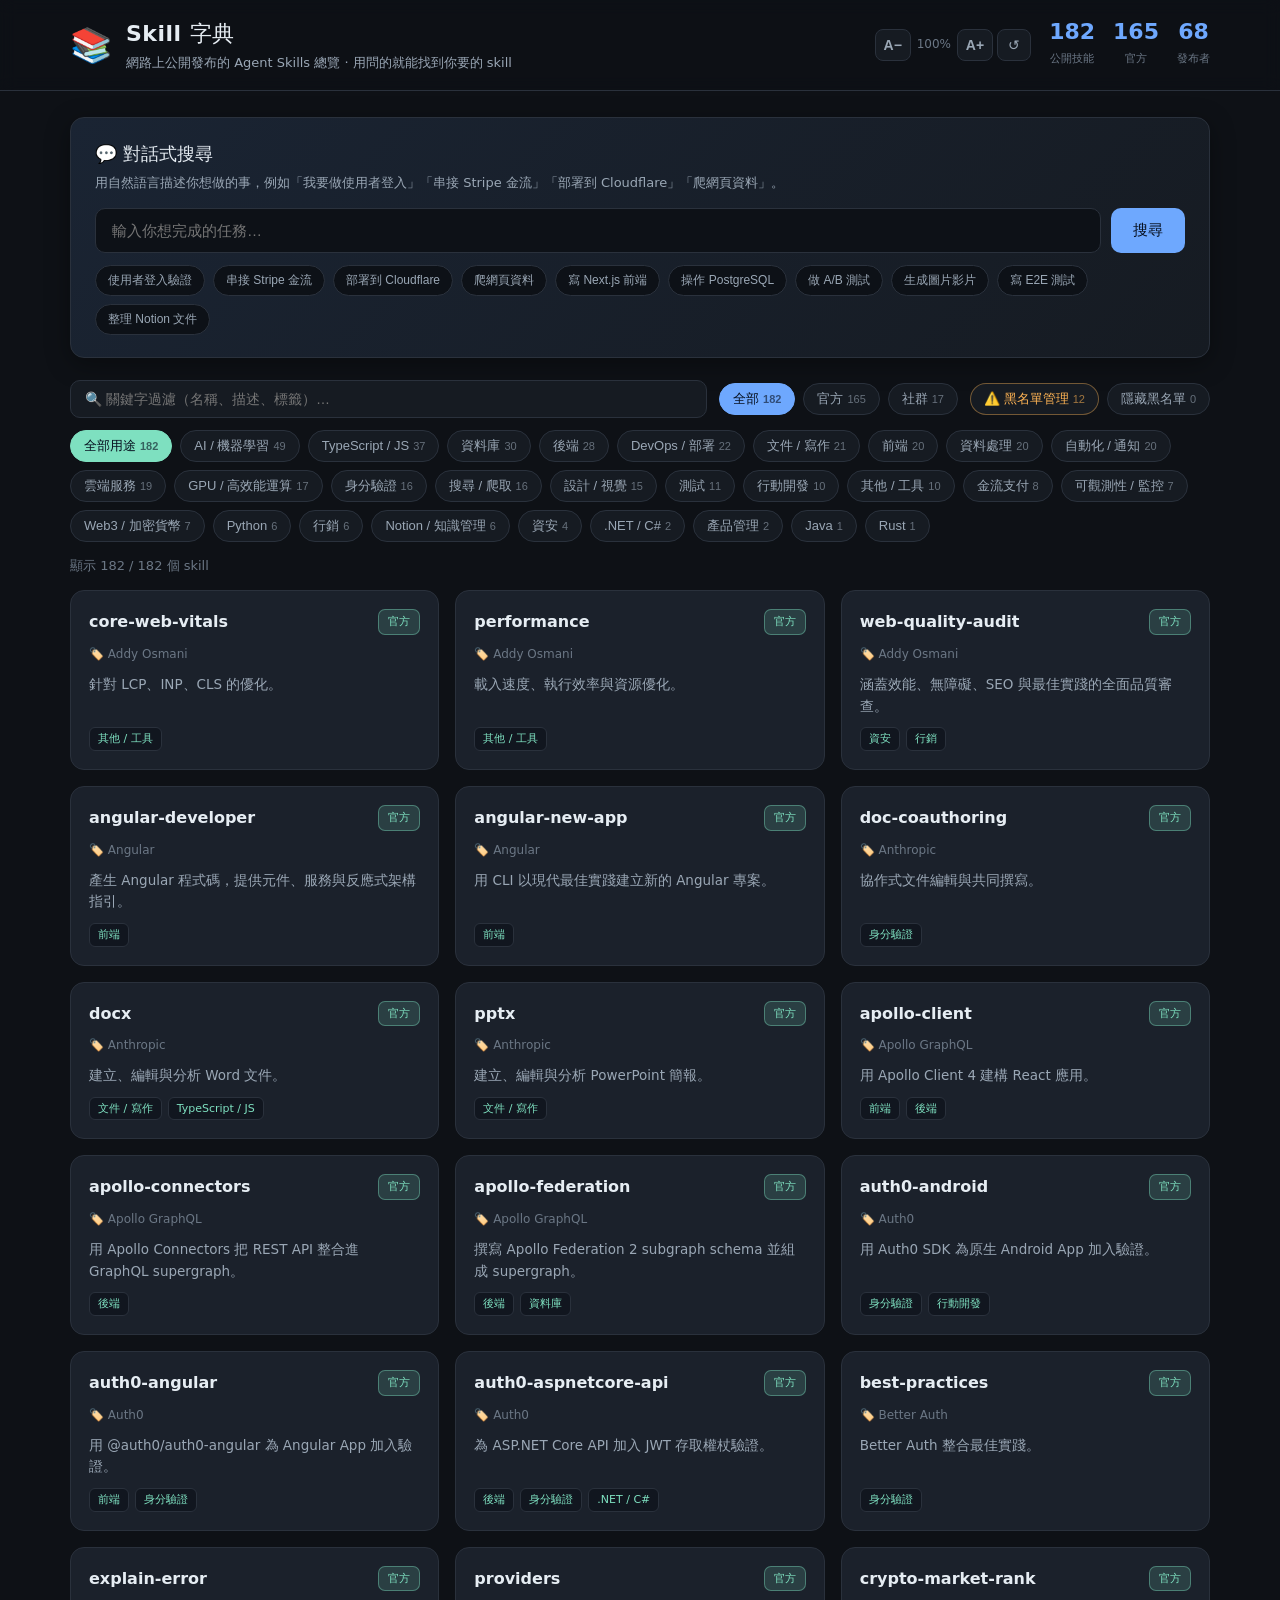
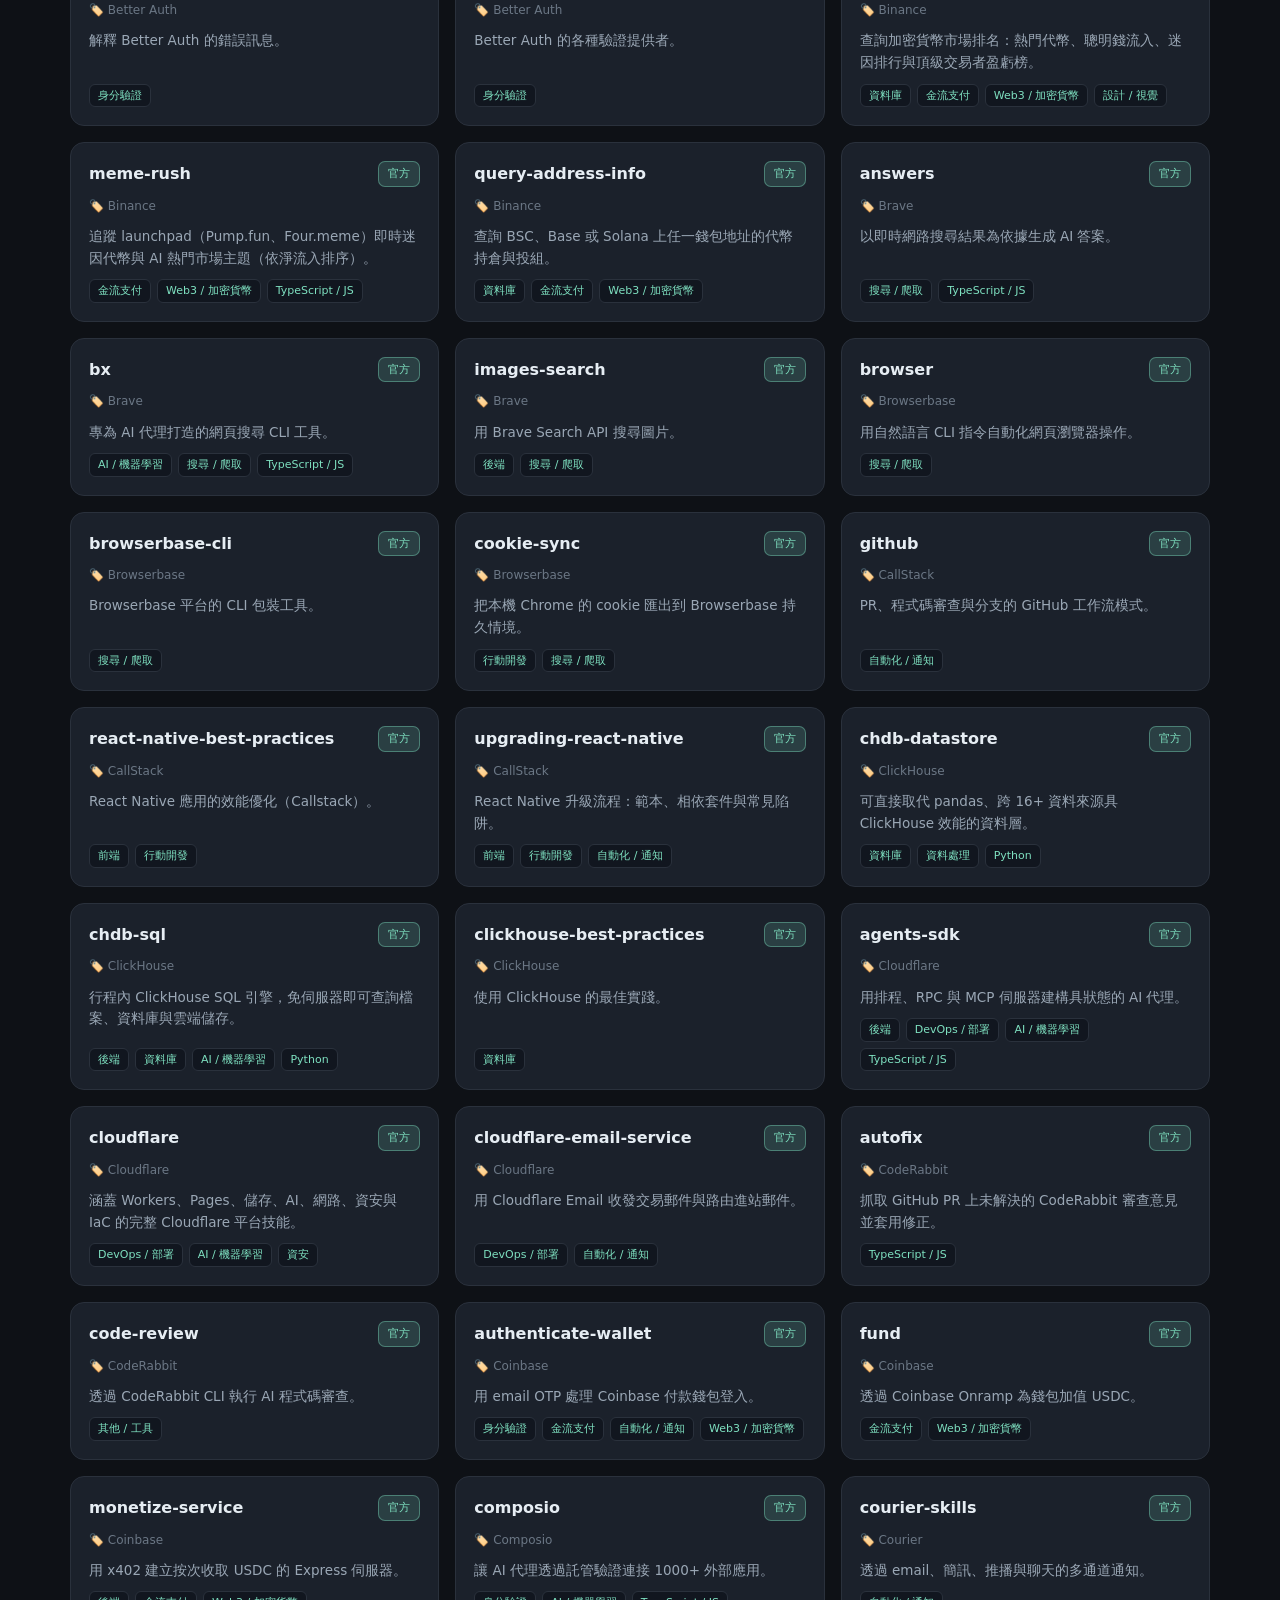
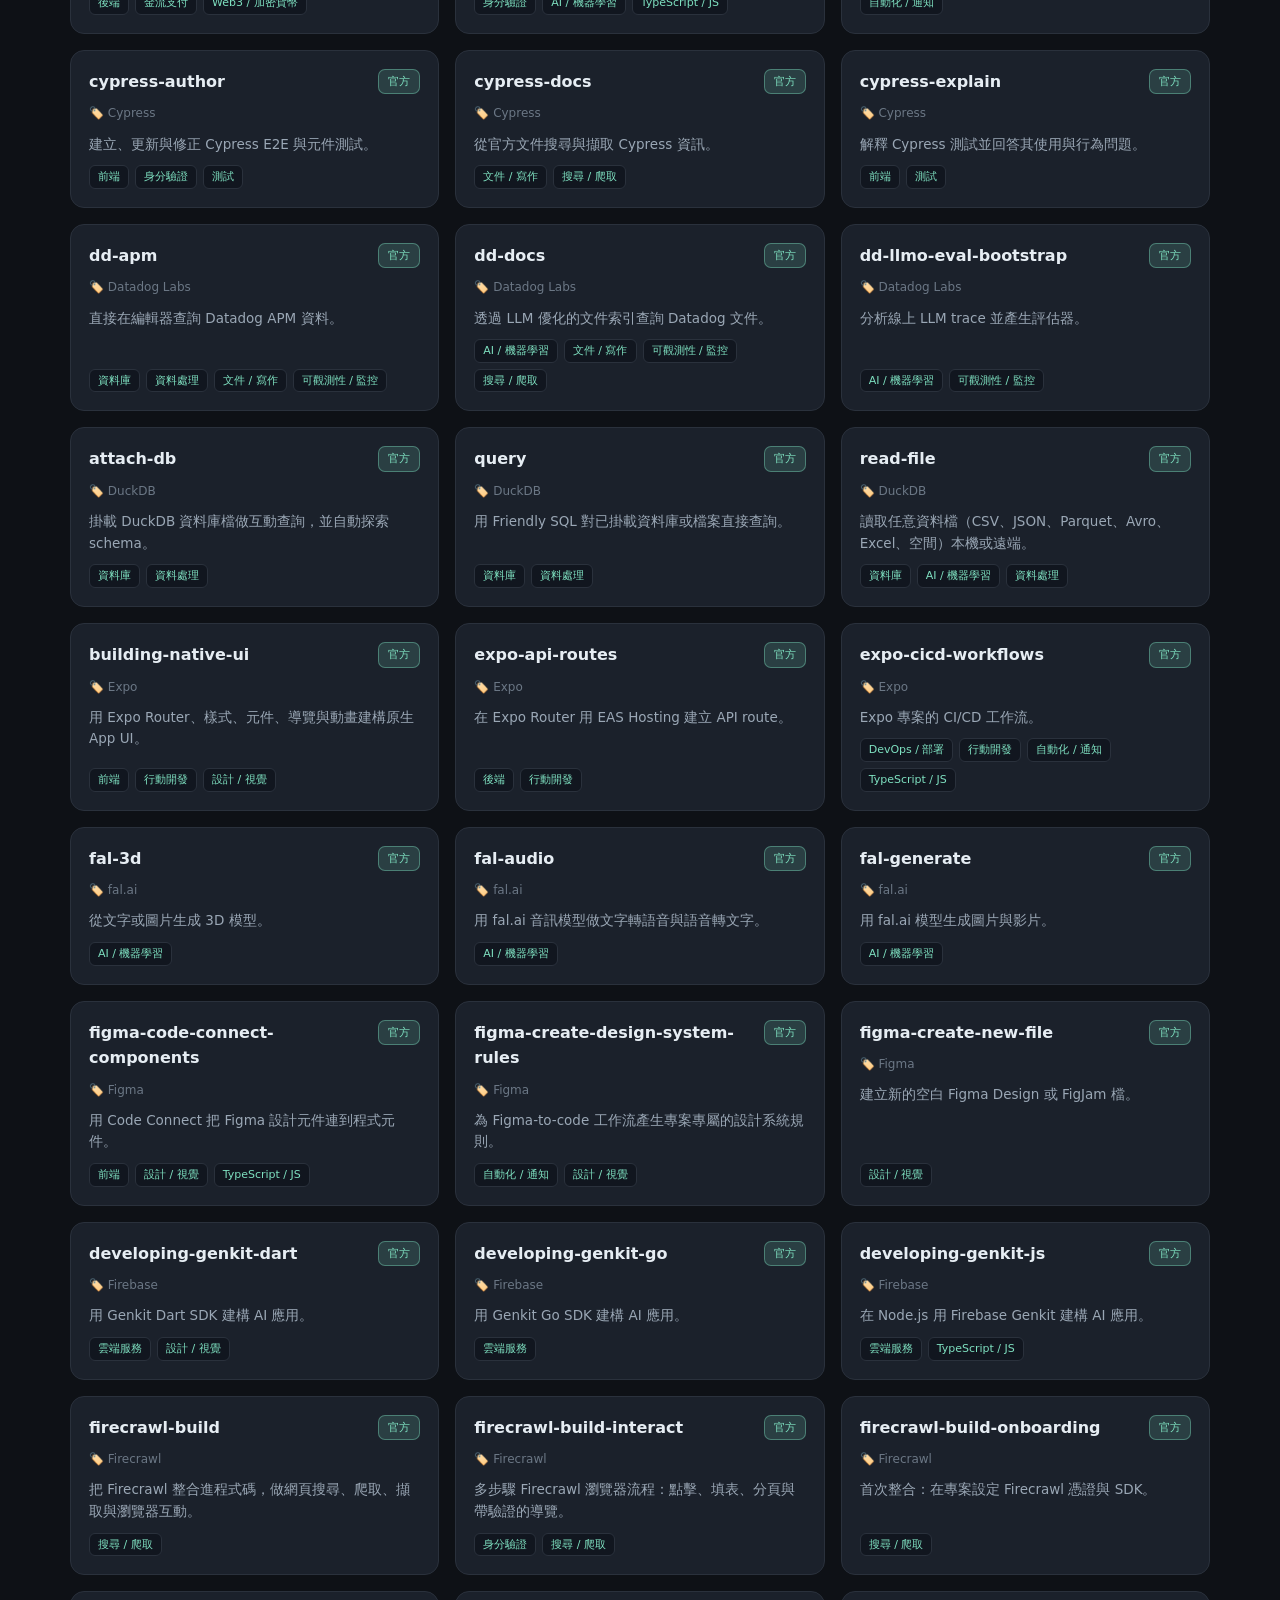
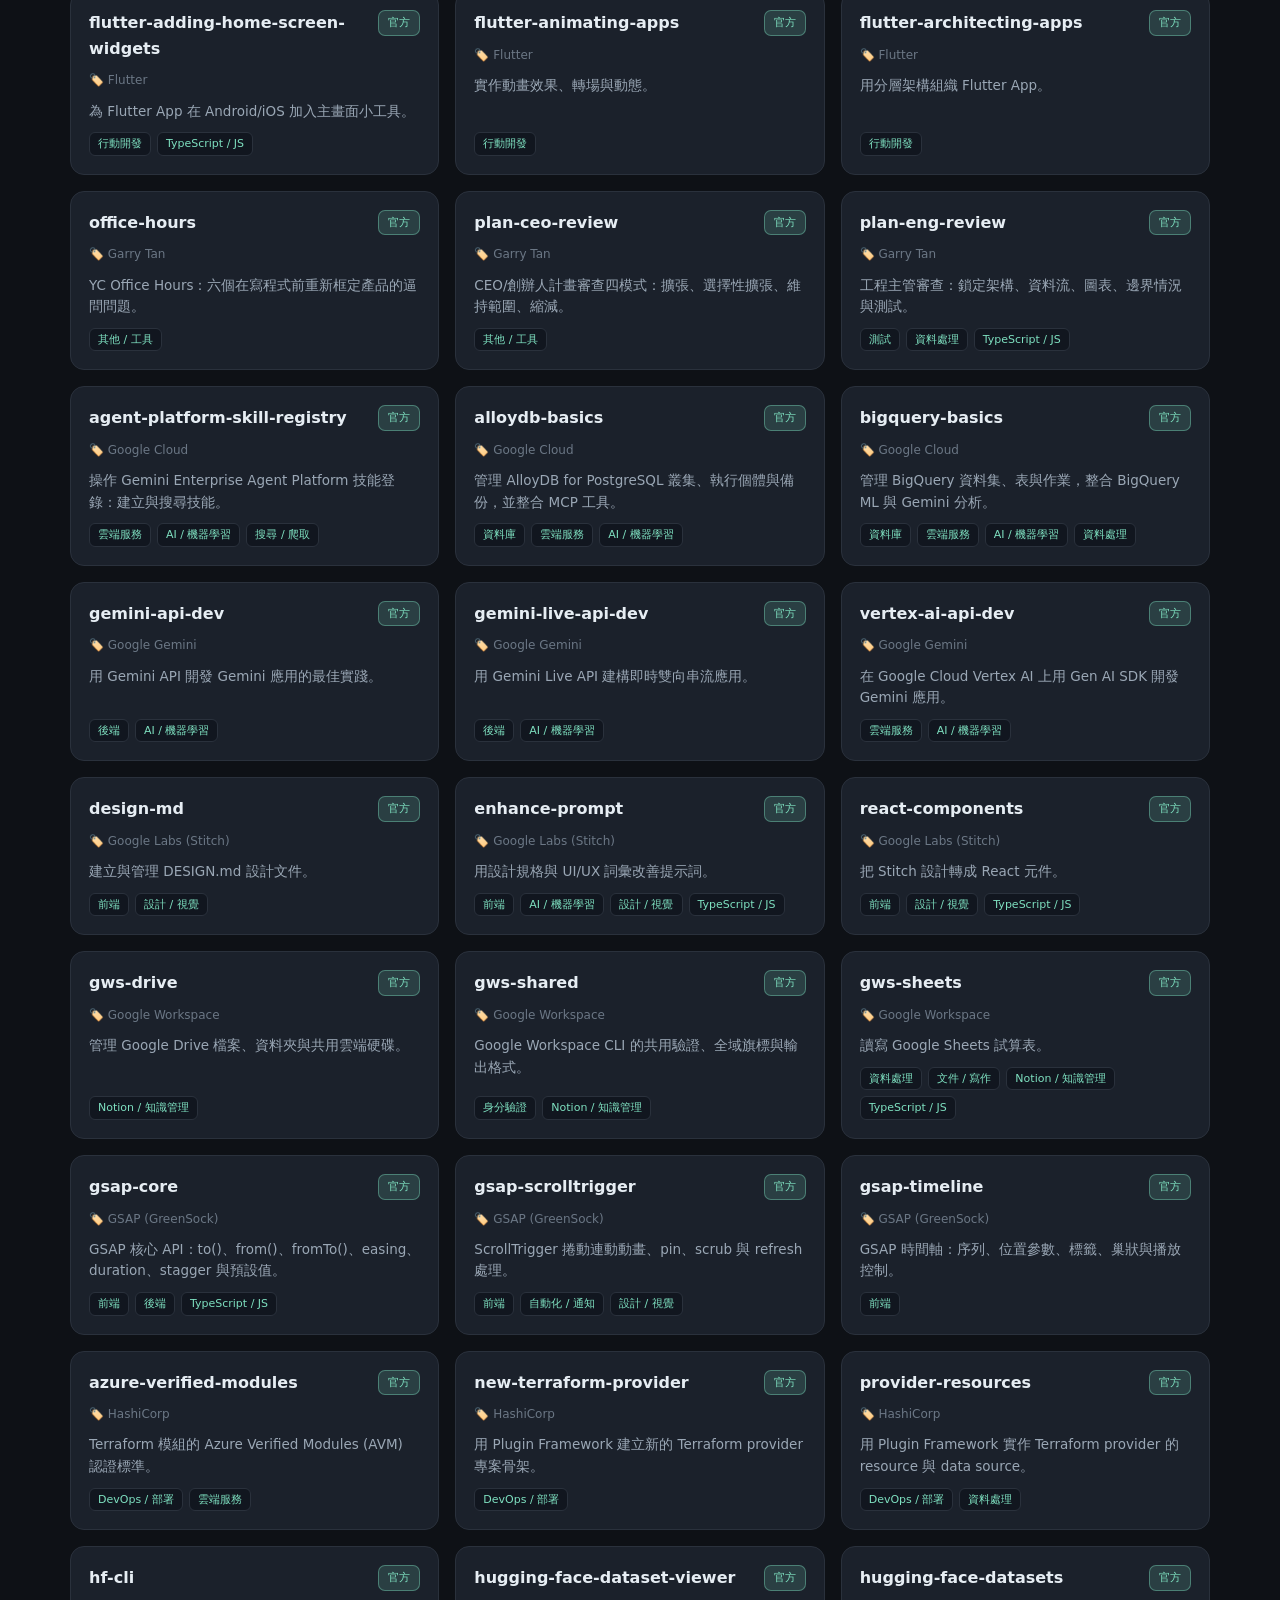
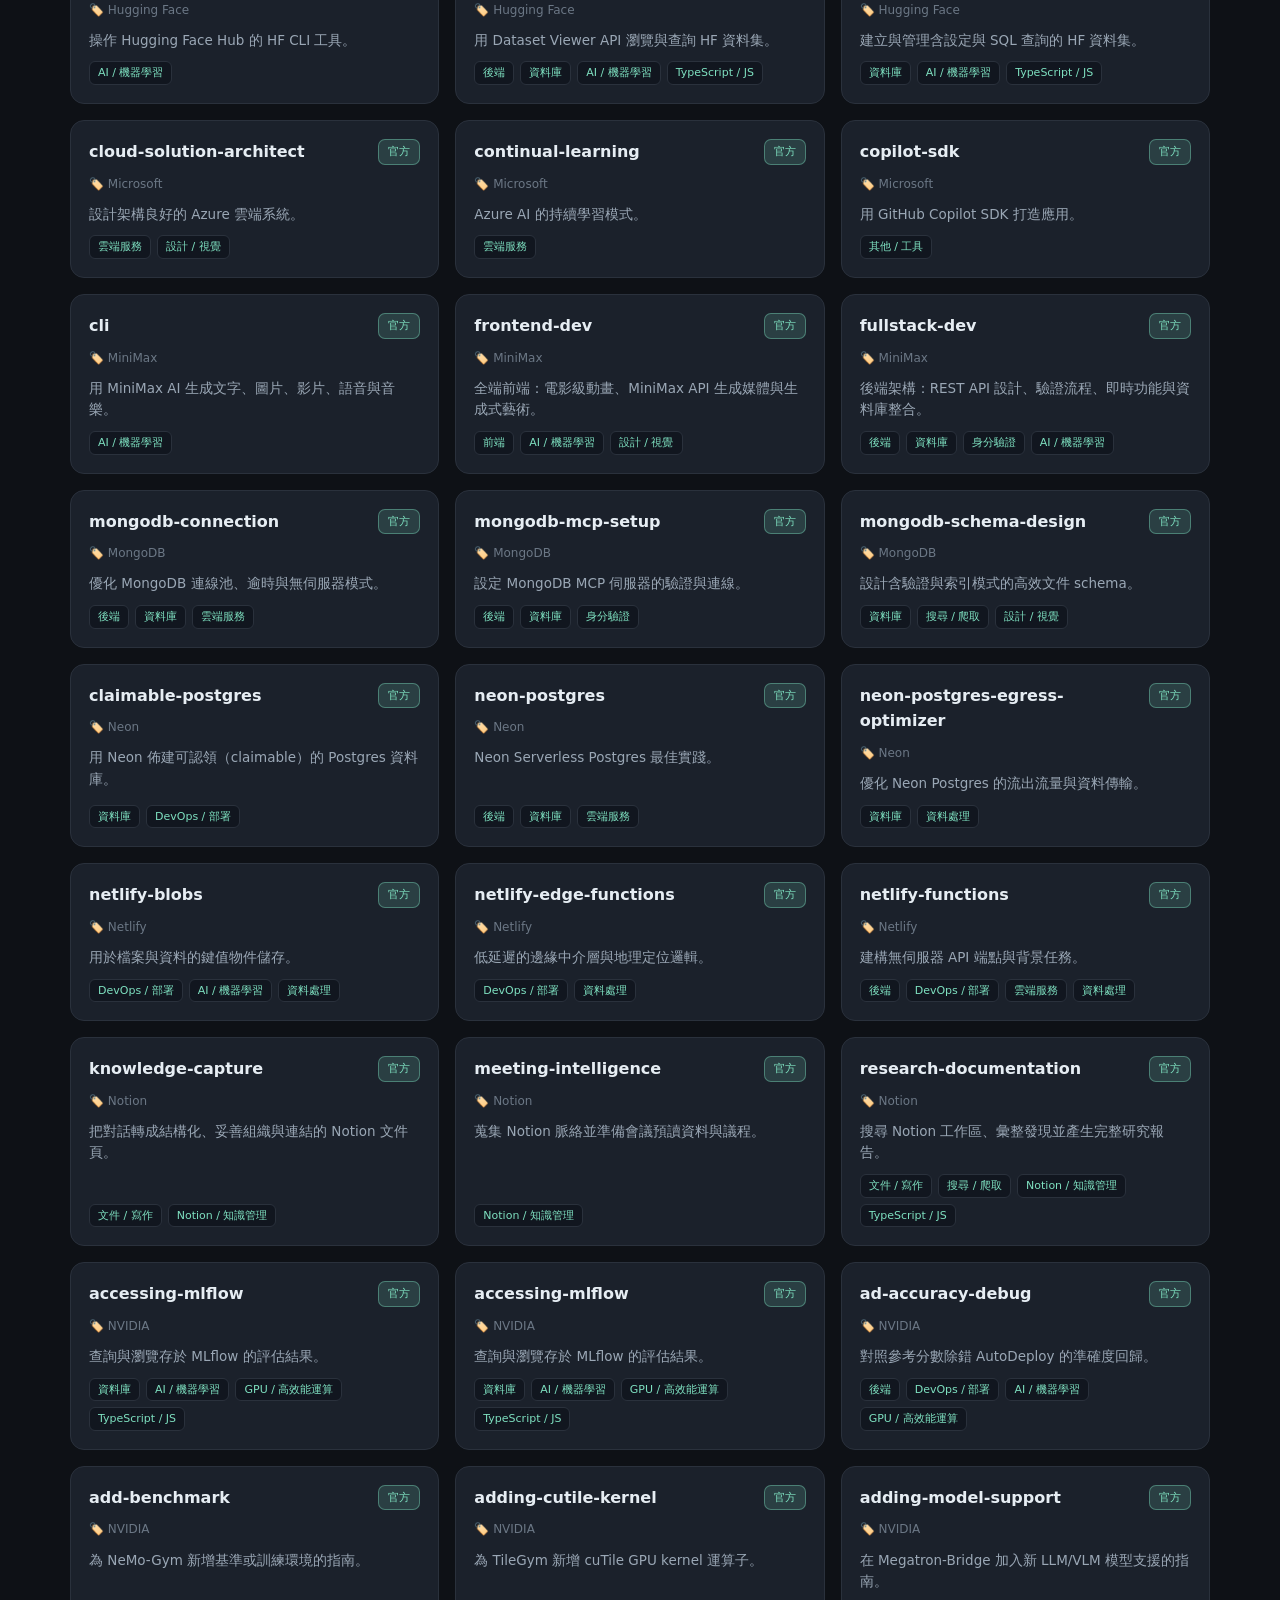
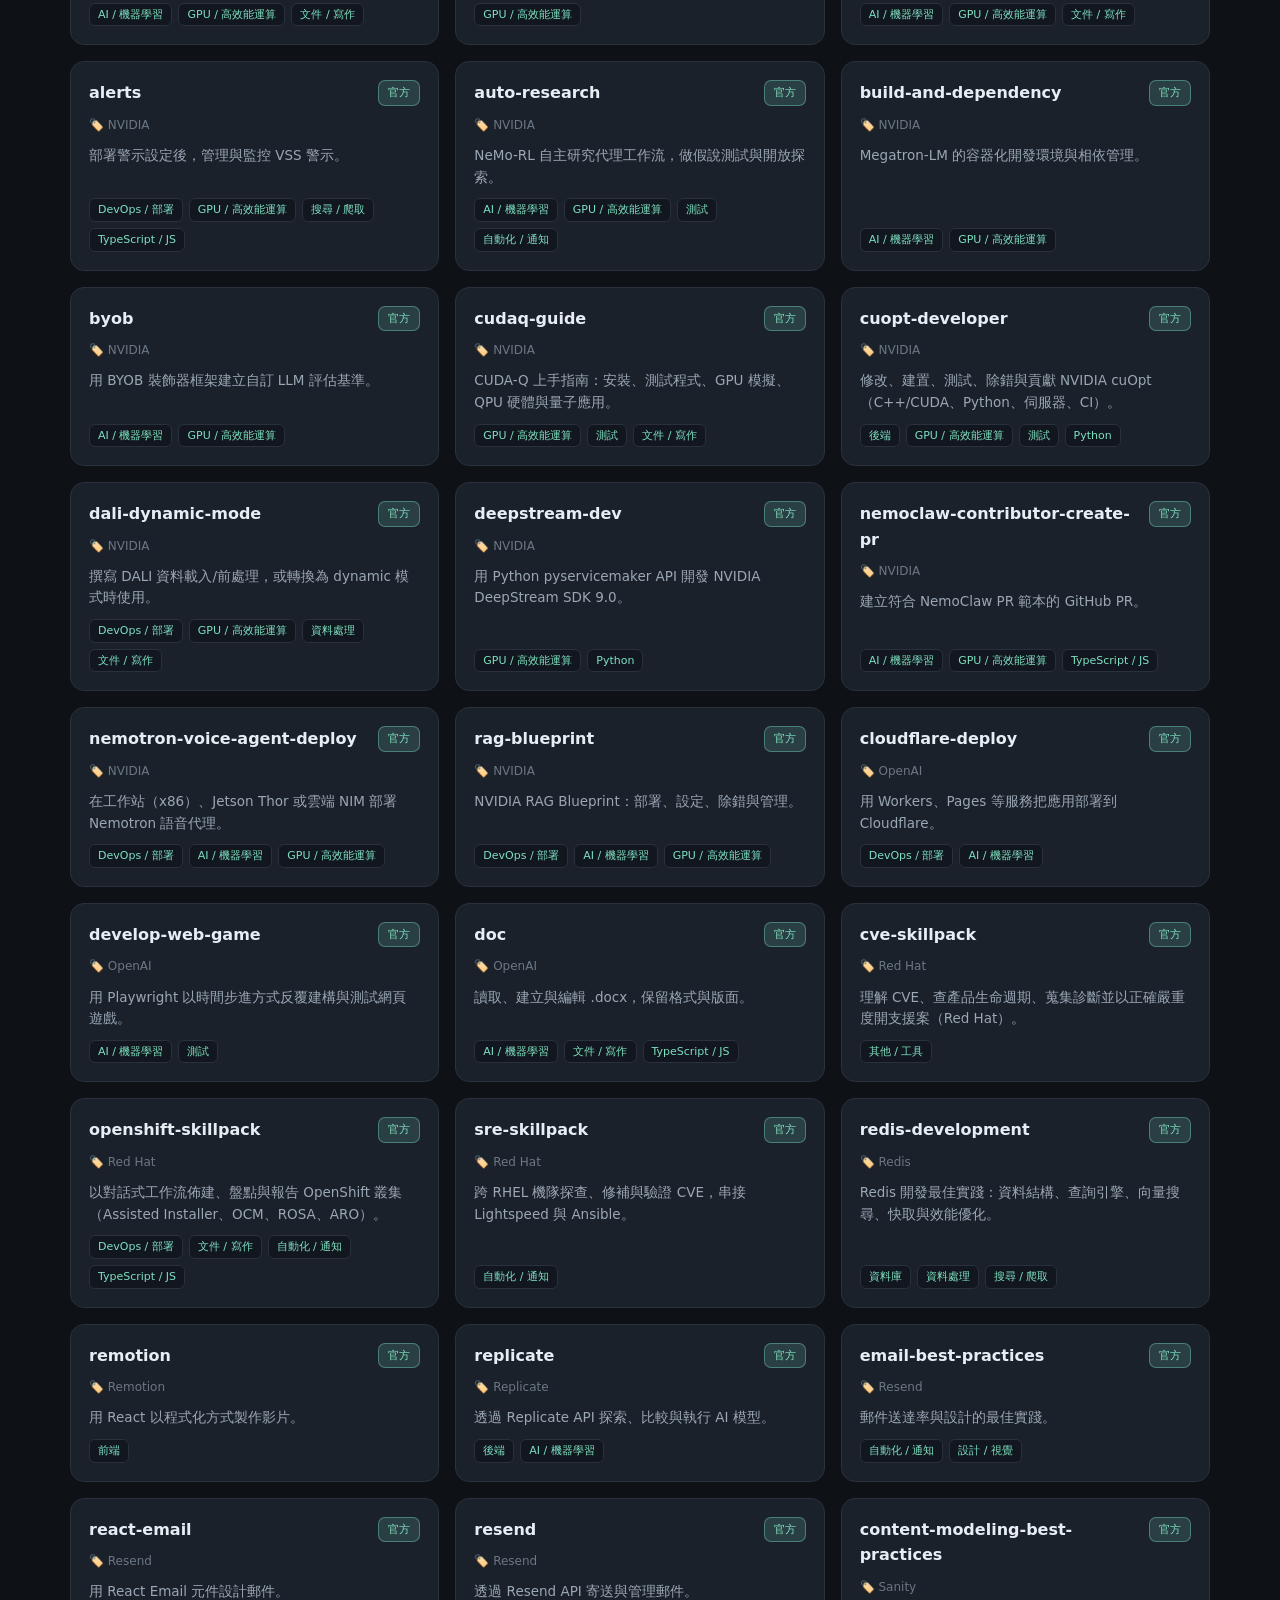
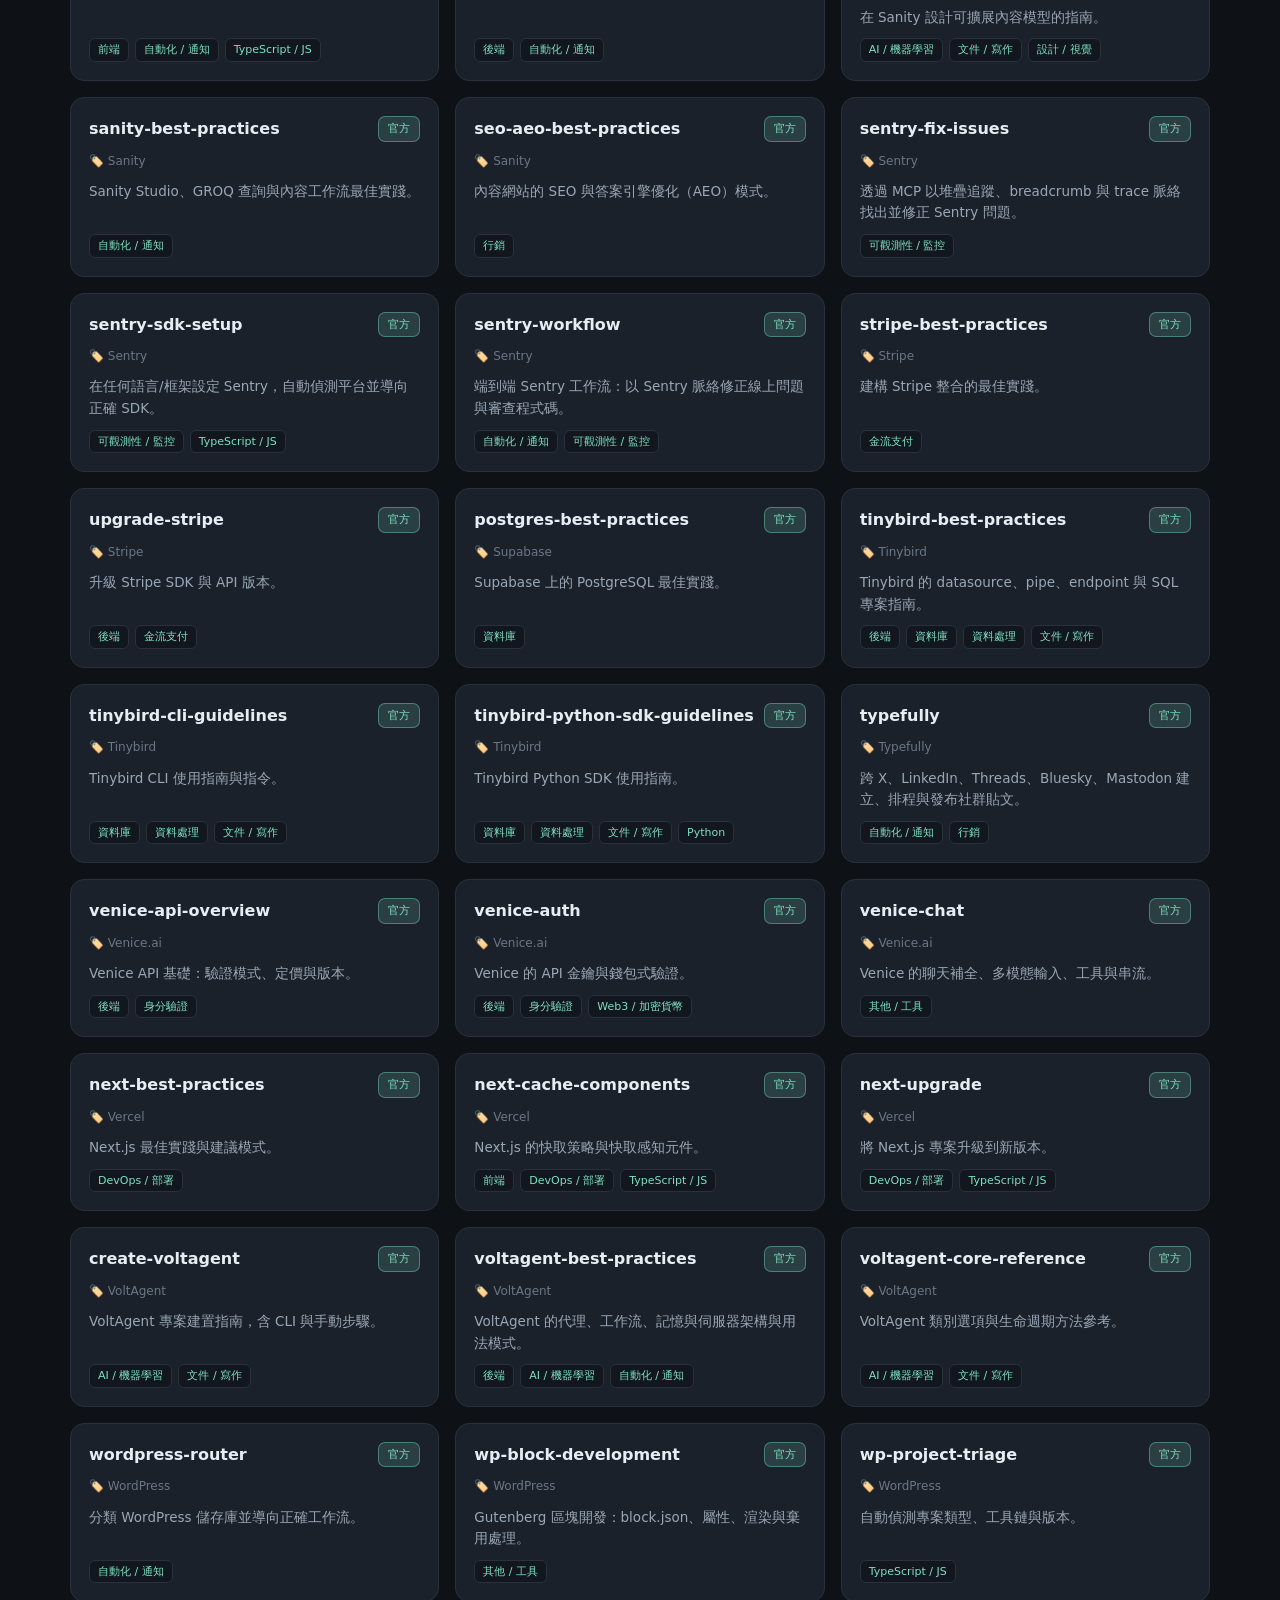
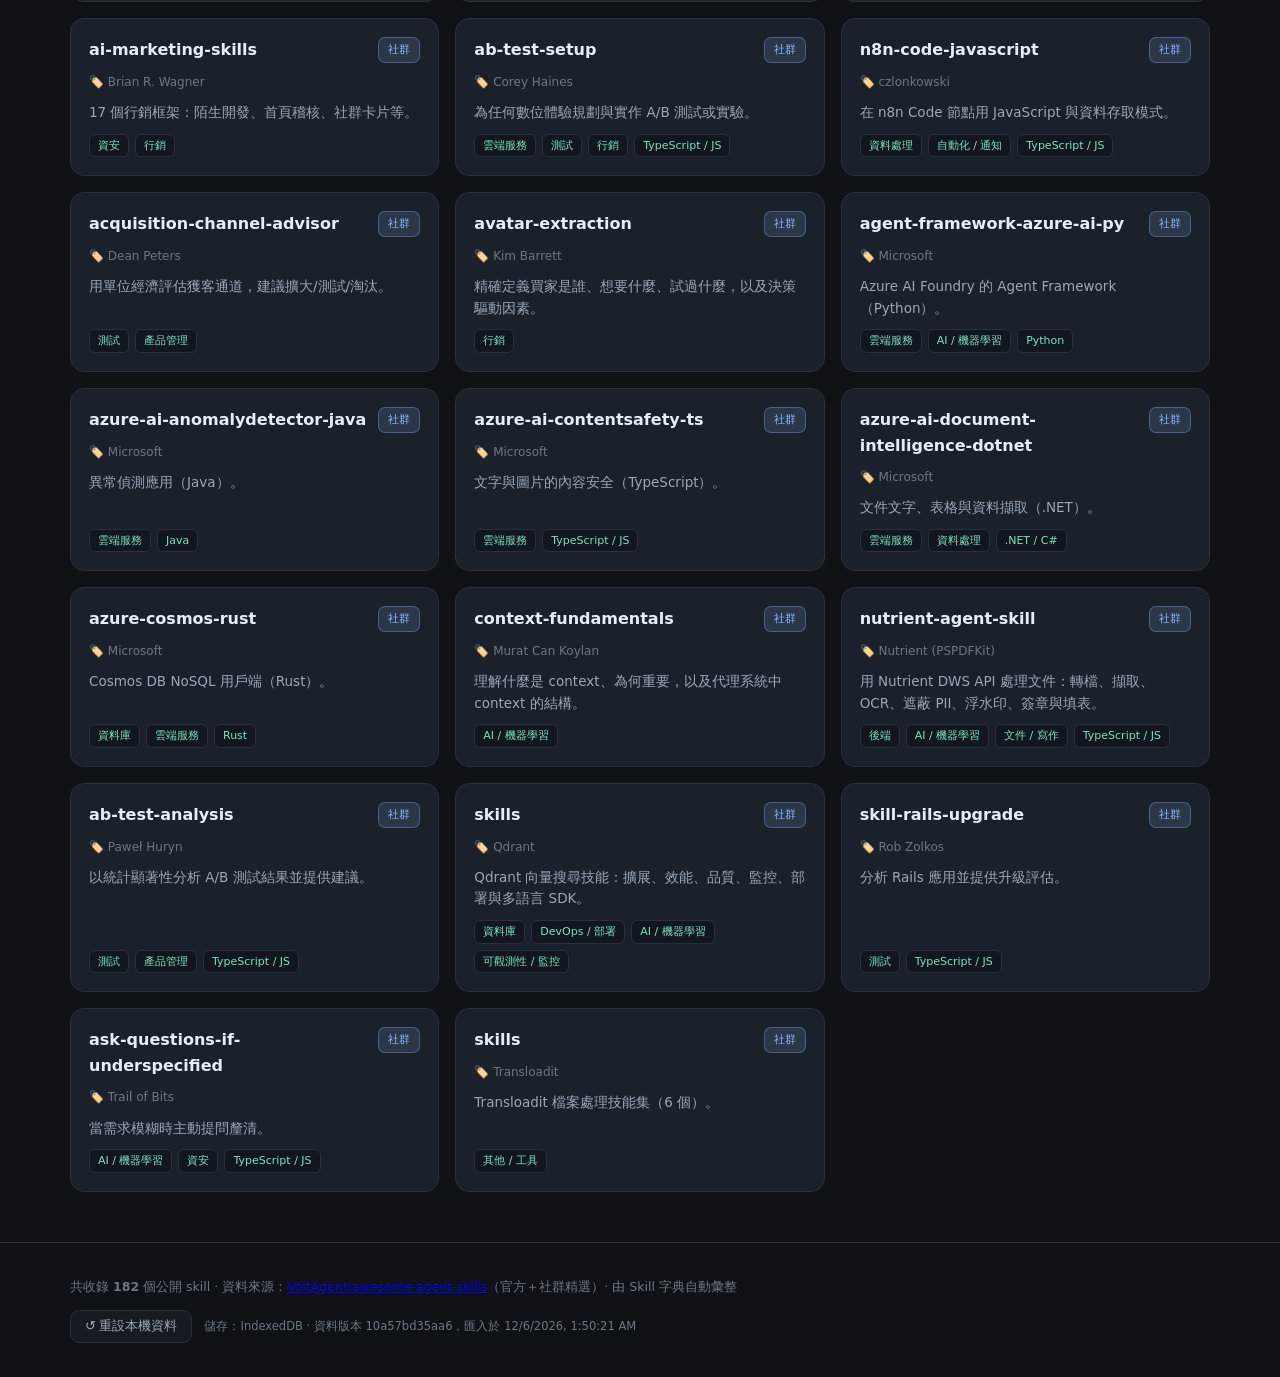
==== web/index.html @ 9cc8491e "Skill 字典：公開 Agent Skills 繁中查詢站 - 182 個官方＋社群精選 skill（來源 VoltAgent/awesome-agent-skills） - 對話式搜尋、官方/社群" ====
<!DOCTYPE html>
<html lang="zh-Hant">
<head>
<meta charset="UTF-8">
<meta name="viewport" content="width=device-width, initial-scale=1.0">
<title>Skill 字典 · Claude &amp; Codex 技能總覽</title>
<link rel="stylesheet" href="styles.css">
</head>
<body>
<header class="site-header">
  <div class="wrap header-inner">
    <div class="brand">
      <span class="logo">📚</span>
      <div>
        <h1>Skill 字典</h1>
        <p class="tagline">網路上公開發布的 Agent Skills 總覽 · 用問的就能找到你要的 skill</p>
      </div>
    </div>
    <div class="header-tools">
      <div class="text-size" role="group" aria-label="文字大小">
        <button id="fs-dec" class="fs-btn" type="button" aria-label="縮小文字">A−</button>
        <span id="fs-label" class="fs-label" title="目前文字大小">100%</span>
        <button id="fs-inc" class="fs-btn" type="button" aria-label="放大文字">A+</button>
        <button id="fs-reset" class="fs-btn fs-reset" type="button" aria-label="重設文字大小" title="重設">↺</button>
      </div>
      <div class="stats" id="stats"></div>
    </div>
  </div>
</header>

<main class="wrap">
  <!-- 對話式搜尋 -->
  <section class="chat-panel">
    <h2 class="panel-title">💬 對話式搜尋</h2>
    <p class="panel-sub">用自然語言描述你想做的事，例如「我要做使用者登入」「串接 Stripe 金流」「部署到 Cloudflare」「爬網頁資料」。</p>
    <form id="chat-form" class="chat-form" autocomplete="off">
      <input id="chat-input" class="chat-input" type="text"
             placeholder="輸入你想完成的任務…" aria-label="對話式搜尋">
      <button class="chat-send" type="submit">搜尋</button>
    </form>
    <div class="chip-row" id="suggest-chips"></div>
    <div id="chat-answer" class="chat-answer" hidden></div>
  </section>

  <!-- 篩選列 -->
  <section class="filters">
    <div class="filter-search">
      <input id="keyword" type="search" placeholder="🔍 關鍵字過濾（名稱、描述、標籤）…" aria-label="關鍵字過濾">
    </div>
    <div class="filter-group" id="eco-filter" role="group" aria-label="來源篩選"></div>
    <div class="filter-group" id="bl-controls" role="group" aria-label="黑名單"></div>
    <div class="filter-group tag-filter" id="tag-filter" role="group" aria-label="標籤篩選"></div>
  </section>

  <p class="result-count" id="result-count"></p>

  <!-- 卡片網格 -->
  <section class="grid" id="grid"></section>
  <p class="empty" id="empty" hidden>找不到符合條件的 skill，試試別的關鍵字或清除篩選。</p>
</main>

<!-- 黑名單管理 modal -->
<div class="modal-backdrop" id="bl-modal" hidden>
  <div class="modal" role="dialog" aria-modal="true" aria-labelledby="bl-title">
    <button class="modal-close" id="bl-close" aria-label="關閉">✕</button>
    <div id="bl-body"></div>
  </div>
</div>

<!-- 詳細頁 modal -->
<div class="modal-backdrop" id="modal" hidden>
  <div class="modal" role="dialog" aria-modal="true" aria-labelledby="m-title">
    <button class="modal-close" id="modal-close" aria-label="關閉">✕</button>
    <div id="modal-body"></div>
  </div>
</div>

<footer class="site-footer">
  <div class="wrap">
    <p>共收錄 <strong id="foot-count"></strong> 個公開 skill ·
       資料來源：<a href="https://github.com/VoltAgent/awesome-agent-skills" target="_blank" rel="noopener">VoltAgent/awesome-agent-skills</a>（官方＋社群精選）·
       由 Skill 字典自動彙整</p>
    <p class="foot-actions">
      <button id="reset-data" class="reset-btn" type="button">↺ 重設本機資料</button>
      <span id="db-status" class="db-status"></span>
    </p>
  </div>
</footer>

<script src="data/skills.js"></script>
<script src="data/blacklist.js"></script>
<script src="db.js"></script>
<script src="app.js"></script>
</body>
</html>
---- web/styles.css ----
:root {
  --bg: #0e1116;
  --bg-soft: #161b22;
  --bg-card: #1b212b;
  --bg-card-hover: #222a36;
  --border: #2a313c;
  --text: #e6edf3;
  --text-dim: #9aa7b5;
  --text-faint: #6b7785;
  --accent: #6ea8fe;
  --accent-2: #7ee0c0;
  --claude: #d9a86a;
  --codex: #8fb7ff;
  --danger: #ff6b6b;
  --warn: #ffb454;
  --shadow: 0 6px 24px rgba(0,0,0,.35);
  --radius: 14px;
  font-synthesis: none;
}

* { box-sizing: border-box; }
html, body { margin: 0; padding: 0; }
body {
  background: radial-gradient(1200px 600px at 80% -10%, #1a2230 0%, var(--bg) 55%);
  color: var(--text);
  font-family: "Noto Sans TC", "Microsoft JhengHei", -apple-system, "Segoe UI", system-ui, sans-serif;
  line-height: 1.6;
  min-height: 100vh;
}
.wrap { max-width: 1180px; margin: 0 auto; padding: 0 20px; }

/* header */
.site-header {
  border-bottom: 1px solid var(--border);
  background: rgba(14,17,22,.7);
  backdrop-filter: blur(8px);
  position: sticky; top: 0; z-index: 20;
}
.header-inner { display: flex; align-items: center; justify-content: space-between; gap: 16px; padding: 16px 20px; flex-wrap: wrap; }
.brand { display: flex; align-items: center; gap: 14px; }
.logo { font-size: 34px; }
.site-header h1 { font-size: 22px; margin: 0; letter-spacing: .5px; }
.tagline { margin: 2px 0 0; color: var(--text-dim); font-size: 13px; }
.header-tools { display: flex; align-items: center; gap: 18px; }
.text-size { display: flex; align-items: center; gap: 4px; }
.fs-btn {
  background: var(--bg-soft); border: 1px solid var(--border); color: var(--text-dim);
  min-width: 34px; height: 32px; border-radius: 8px; cursor: pointer; font-size: 14px; font-weight: 700;
  display: inline-flex; align-items: center; justify-content: center; padding: 0 8px;
}
.fs-btn:hover { color: var(--text); border-color: var(--accent); }
.fs-btn:disabled { opacity: .4; cursor: default; }
.fs-reset { font-weight: 400; }
.fs-label { color: var(--text-faint); font-size: 12px; min-width: 38px; text-align: center; }
.stats { display: flex; gap: 18px; }
.stats .stat { text-align: center; }
.stats .num { font-size: 22px; font-weight: 700; color: var(--accent); display: block; line-height: 1.1; }
.stats .lbl { font-size: 11px; color: var(--text-faint); }

/* chat panel */
.chat-panel {
  margin: 26px 0 22px;
  background: linear-gradient(135deg, #1a2433, #161b22);
  border: 1px solid var(--border);
  border-radius: var(--radius);
  padding: 22px 24px;
  box-shadow: var(--shadow);
}
.panel-title { margin: 0 0 4px; font-size: 18px; }
.panel-sub { margin: 0 0 14px; color: var(--text-dim); font-size: 13px; }
.chat-form { display: flex; gap: 10px; }
.chat-input {
  flex: 1; background: #0d1117; border: 1px solid var(--border); color: var(--text);
  padding: 13px 16px; border-radius: 10px; font-size: 15px; outline: none;
}
.chat-input:focus { border-color: var(--accent); box-shadow: 0 0 0 3px rgba(110,168,254,.18); }
.chat-send {
  background: var(--accent); color: #07101f; border: none; font-weight: 700;
  padding: 0 22px; border-radius: 10px; cursor: pointer; font-size: 15px;
}
.chat-send:hover { filter: brightness(1.08); }
.chip-row { display: flex; flex-wrap: wrap; gap: 8px; margin-top: 12px; }
.chip {
  background: #0d1117; border: 1px solid var(--border); color: var(--text-dim);
  padding: 6px 12px; border-radius: 999px; font-size: 12px; cursor: pointer;
}
.chip:hover { border-color: var(--accent); color: var(--text); }
.chat-answer { margin-top: 16px; border-top: 1px dashed var(--border); padding-top: 14px; }
.chat-answer .lead { color: var(--text-dim); font-size: 13px; margin: 0 0 10px; }
.chat-answer .lead b { color: var(--accent-2); }
.match-list { display: grid; gap: 10px; }
.match {
  display: flex; gap: 12px; align-items: flex-start; background: #0d1117;
  border: 1px solid var(--border); border-radius: 10px; padding: 12px 14px; cursor: pointer;
}
.match:hover { border-color: var(--accent); background: #11161f; }
.match .rank { font-weight: 700; color: var(--accent); min-width: 22px; }
.match .m-name { font-weight: 600; }
.match .m-eco { font-size: 11px; padding: 1px 7px; border-radius: 6px; margin-left: 8px; }
.match .m-why { color: var(--text-faint); font-size: 12px; margin-top: 2px; }

/* filters */
.filters { display: flex; flex-wrap: wrap; gap: 12px; align-items: center; margin-bottom: 14px; }
.filter-search { flex: 1 1 260px; }
.filter-search input {
  width: 100%; background: var(--bg-soft); border: 1px solid var(--border); color: var(--text);
  padding: 10px 14px; border-radius: 10px; font-size: 14px; outline: none;
}
.filter-search input:focus { border-color: var(--accent); }
.filter-group { display: flex; flex-wrap: wrap; gap: 8px; }
.pill {
  background: var(--bg-soft); border: 1px solid var(--border); color: var(--text-dim);
  padding: 6px 13px; border-radius: 999px; font-size: 13px; cursor: pointer; user-select: none;
}
.pill:hover { color: var(--text); border-color: #3a4553; }
.pill.active { background: var(--accent); color: #07101f; border-color: var(--accent); font-weight: 600; }
.pill .pcount { opacity: .6; font-size: 11px; margin-left: 4px; }
.tag-filter .pill.active { background: var(--accent-2); border-color: var(--accent-2); }

.result-count { color: var(--text-faint); font-size: 13px; margin: 4px 0 14px; }

/* grid */
.grid { display: grid; grid-template-columns: repeat(auto-fill, minmax(290px, 1fr)); gap: 16px; }
.card {
  background: var(--bg-card); border: 1px solid var(--border); border-radius: var(--radius);
  padding: 18px; cursor: pointer; display: flex; flex-direction: column; gap: 10px;
  transition: transform .12s ease, border-color .12s ease, background .12s ease;
}
.card:hover { transform: translateY(-3px); border-color: #3b4757; background: var(--bg-card-hover); }
.card-top { display: flex; justify-content: space-between; align-items: flex-start; gap: 8px; }
.card-name { font-size: 16px; font-weight: 700; word-break: break-word; }
.eco-badge { font-size: 11px; font-weight: 700; padding: 3px 9px; border-radius: 7px; white-space: nowrap; }
.eco-official { background: rgba(126,224,192,.16); color: var(--accent-2); border: 1px solid rgba(126,224,192,.4); }
.eco-community { background: rgba(143,183,255,.14); color: var(--codex); border: 1px solid rgba(143,183,255,.32); }
.card-vendor { font-size: 12px; color: var(--text-faint); }
.card-overview { color: var(--text-dim); font-size: 13.5px; flex: 1; }
.card-tags { display: flex; flex-wrap: wrap; gap: 6px; }
.tagchip { font-size: 11px; background: #11161f; border: 1px solid var(--border); color: var(--accent-2); padding: 2px 8px; border-radius: 6px; }
.card-meta { font-size: 11px; color: var(--text-faint); display: flex; gap: 8px; }
.card-meta code { background: #0d1117; padding: 1px 6px; border-radius: 5px; }

.empty { text-align: center; color: var(--text-faint); padding: 50px 0; }

/* blacklist */
.card-blacklisted { border-color: rgba(255,107,107,.5); background: linear-gradient(180deg, rgba(255,107,107,.06), transparent 40%), var(--bg-card); }
.card-warned { border-color: rgba(255,180,84,.45); background: linear-gradient(180deg, rgba(255,180,84,.05), transparent 40%), var(--bg-card); }
.bl-act { font-size: 10.5px; font-weight: 700; padding: 1px 7px; border-radius: 6px; margin-left: 6px; }
.bl-act-block { background: rgba(255,107,107,.16); color: var(--danger); border: 1px solid rgba(255,107,107,.45); }
.bl-act-warn { background: rgba(255,180,84,.16); color: var(--warn); border: 1px solid rgba(255,180,84,.45); }
.bl-form-row { display: flex; gap: 10px; }
.bl-form-row .bl-in { flex: 1; }
.bl-warning { font-size: 11.5px; font-weight: 700; padding: 4px 9px; border-radius: 7px; display: inline-block; align-self: flex-start; }
.bl-manage { border-color: rgba(255,180,84,.4); color: var(--warn); }
.bl-manage:hover { border-color: var(--warn); }
.sev-malware { background: rgba(255,107,107,.16); color: var(--danger); border: 1px solid rgba(255,107,107,.45); }
.sev-injection { background: rgba(255,180,84,.16); color: var(--warn); border: 1px solid rgba(255,180,84,.45); }
.sev-suspicious { background: rgba(255,210,120,.14); color: #e6c673; border: 1px solid rgba(255,210,120,.4); }
.sev-demo { background: rgba(154,167,181,.14); color: var(--text-dim); border: 1px solid var(--border); }

/* blacklist warning inside skill modal */
.m-bl { border-radius: 10px; padding: 14px 16px; margin: 12px 0 4px; }
.m-bl.sev-malware { background: rgba(255,107,107,.1); border: 1px solid rgba(255,107,107,.45); }
.m-bl.sev-injection { background: rgba(255,180,84,.1); border: 1px solid rgba(255,180,84,.4); }
.m-bl.sev-suspicious { background: rgba(255,210,120,.08); border: 1px solid rgba(255,210,120,.35); }
.m-bl.sev-demo { background: var(--bg-soft); border: 1px solid var(--border); }
.m-bl-head { font-weight: 700; color: var(--danger); margin-bottom: 6px; }
.m-bl.sev-injection .m-bl-head, .m-bl.sev-suspicious .m-bl-head { color: var(--warn); }
.m-bl.sev-demo .m-bl-head { color: var(--text-dim); }
.m-bl-reason { margin: 0 0 8px; color: var(--text); font-size: 13.5px; }
.m-bl-src { color: var(--accent); font-size: 12.5px; text-decoration: none; }
.m-bl-rule { font-size: 11.5px; color: var(--text-faint); margin-top: 6px; }
.m-bl-rule code { background: #0d1117; padding: 1px 6px; border-radius: 5px; }

/* blacklist manager modal */
.bl-note { font-size: 12.5px; color: var(--text-dim); line-height: 1.7; margin: 4px 0 16px; }
.bl-list { display: grid; gap: 10px; margin-bottom: 20px; }
.bl-row { display: flex; gap: 12px; align-items: flex-start; justify-content: space-between; background: #0d1117; border: 1px solid var(--border); border-radius: 10px; padding: 12px 14px; }
.bl-row-main { min-width: 0; }
.bl-pat { background: var(--bg-soft); padding: 2px 7px; border-radius: 5px; font-size: 12px; color: var(--accent-2); }
.bl-sev { font-size: 10.5px; font-weight: 700; padding: 1px 7px; border-radius: 6px; margin-left: 6px; }
.bl-reason { color: var(--text-dim); font-size: 12.5px; margin: 6px 0 4px; }
.bl-src { color: var(--accent); font-size: 11.5px; text-decoration: none; }
.bl-del { background: rgba(255,107,107,.12); border: 1px solid rgba(255,107,107,.4); color: var(--danger); border-radius: 8px; padding: 6px 12px; cursor: pointer; font-size: 12px; white-space: nowrap; }
.bl-del:hover { background: rgba(255,107,107,.22); }
.bl-empty { color: var(--text-faint); text-align: center; padding: 20px; }
.bl-add-title { font-size: 14px; color: var(--accent); margin: 8px 0 10px; }
.bl-form { display: grid; gap: 10px; }
.bl-in { background: #0d1117; border: 1px solid var(--border); color: var(--text); padding: 10px 12px; border-radius: 9px; font-size: 13.5px; font-family: inherit; outline: none; }
.bl-in:focus { border-color: var(--accent); }
.bl-form-actions { display: flex; gap: 10px; align-items: center; }
.bl-err { color: var(--danger); font-size: 12.5px; margin: 0; }

/* modal */
.modal-backdrop {
  position: fixed; inset: 0; background: rgba(5,8,12,.72); backdrop-filter: blur(3px);
  display: flex; align-items: flex-start; justify-content: center; z-index: 50; padding: 40px 16px; overflow-y: auto;
}
.modal-backdrop[hidden] { display: none; }
.modal {
  background: var(--bg-card); border: 1px solid var(--border); border-radius: 16px;
  max-width: 720px; width: 100%; padding: 30px 32px; position: relative; box-shadow: var(--shadow);
}
.modal-close {
  position: absolute; top: 16px; right: 16px; background: var(--bg-soft); border: 1px solid var(--border);
  color: var(--text-dim); width: 34px; height: 34px; border-radius: 9px; cursor: pointer; font-size: 15px;
}
.modal-close:hover { color: var(--text); border-color: var(--accent); }
.m-head { display: flex; align-items: center; gap: 12px; flex-wrap: wrap; margin-bottom: 6px; padding-right: 36px; }
.m-head h2 { margin: 0; font-size: 24px; }
.m-vendor { color: var(--text-dim); font-size: 13px; margin: 6px 0 0; }
.m-vendor code { background: #0d1117; padding: 2px 6px; border-radius: 5px; font-size: 11.5px; }
.m-tags { display: flex; flex-wrap: wrap; gap: 6px; margin: 12px 0 20px; }
.m-link { display: inline-block; background: var(--accent); color: #07101f; font-weight: 700; text-decoration: none; padding: 8px 16px; border-radius: 9px; margin-bottom: 8px; font-size: 13.5px; }
.m-link:hover { filter: brightness(1.08); }
.m-section { margin-bottom: 20px; }
.m-section h3 { font-size: 14px; color: var(--accent); margin: 0 0 8px; letter-spacing: .5px; }
.m-overview { font-size: 16px; color: var(--text); margin: 0; }
.m-what { margin: 0; padding-left: 20px; }
.m-what li { margin-bottom: 6px; color: var(--text-dim); }
.m-how { color: var(--text-dim); margin: 0; }
.m-raw { background: #0d1117; border: 1px solid var(--border); border-radius: 9px; padding: 12px 14px; color: var(--text-faint); font-size: 12.5px; white-space: pre-wrap; }
.m-path { font-size: 11px; color: var(--text-faint); word-break: break-all; }
.m-path code { background: #0d1117; padding: 2px 6px; border-radius: 5px; }

/* footer */
.site-footer { border-top: 1px solid var(--border); margin-top: 50px; padding: 22px 0; color: var(--text-faint); font-size: 12.5px; }
.site-footer code { background: var(--bg-soft); padding: 1px 6px; border-radius: 5px; }
.foot-actions { display: flex; align-items: center; gap: 12px; flex-wrap: wrap; margin-top: 10px; }
.reset-btn {
  background: var(--bg-soft); border: 1px solid var(--border); color: var(--text-dim);
  padding: 7px 14px; border-radius: 9px; cursor: pointer; font-size: 12.5px;
}
.reset-btn:hover { color: var(--text); border-color: var(--accent); }
.reset-btn:disabled { opacity: .6; cursor: default; }
.db-status { color: var(--text-faint); font-size: 11.5px; }

@media (max-width: 600px) {
  .stats { display: none; }
  .chat-form { flex-direction: column; }
  .chat-send { padding: 12px; }
  .modal { padding: 24px 20px; }
}
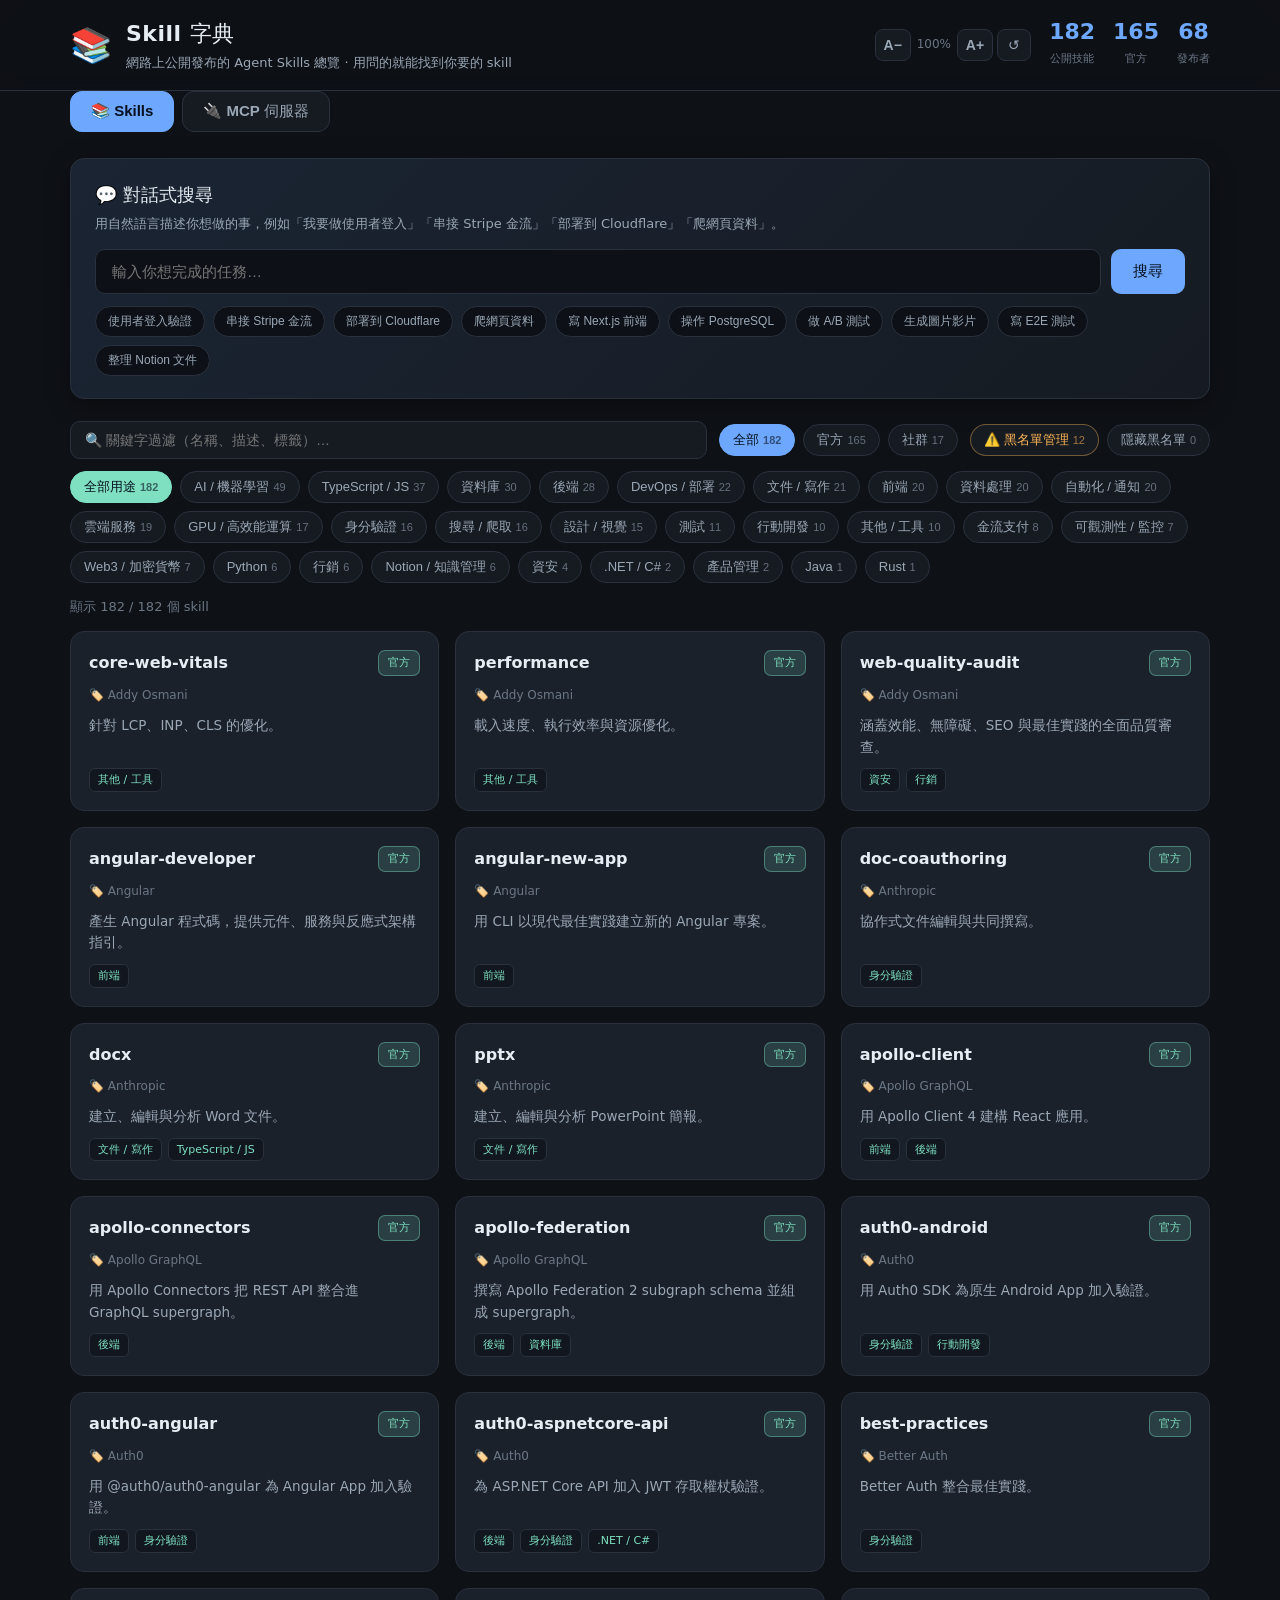
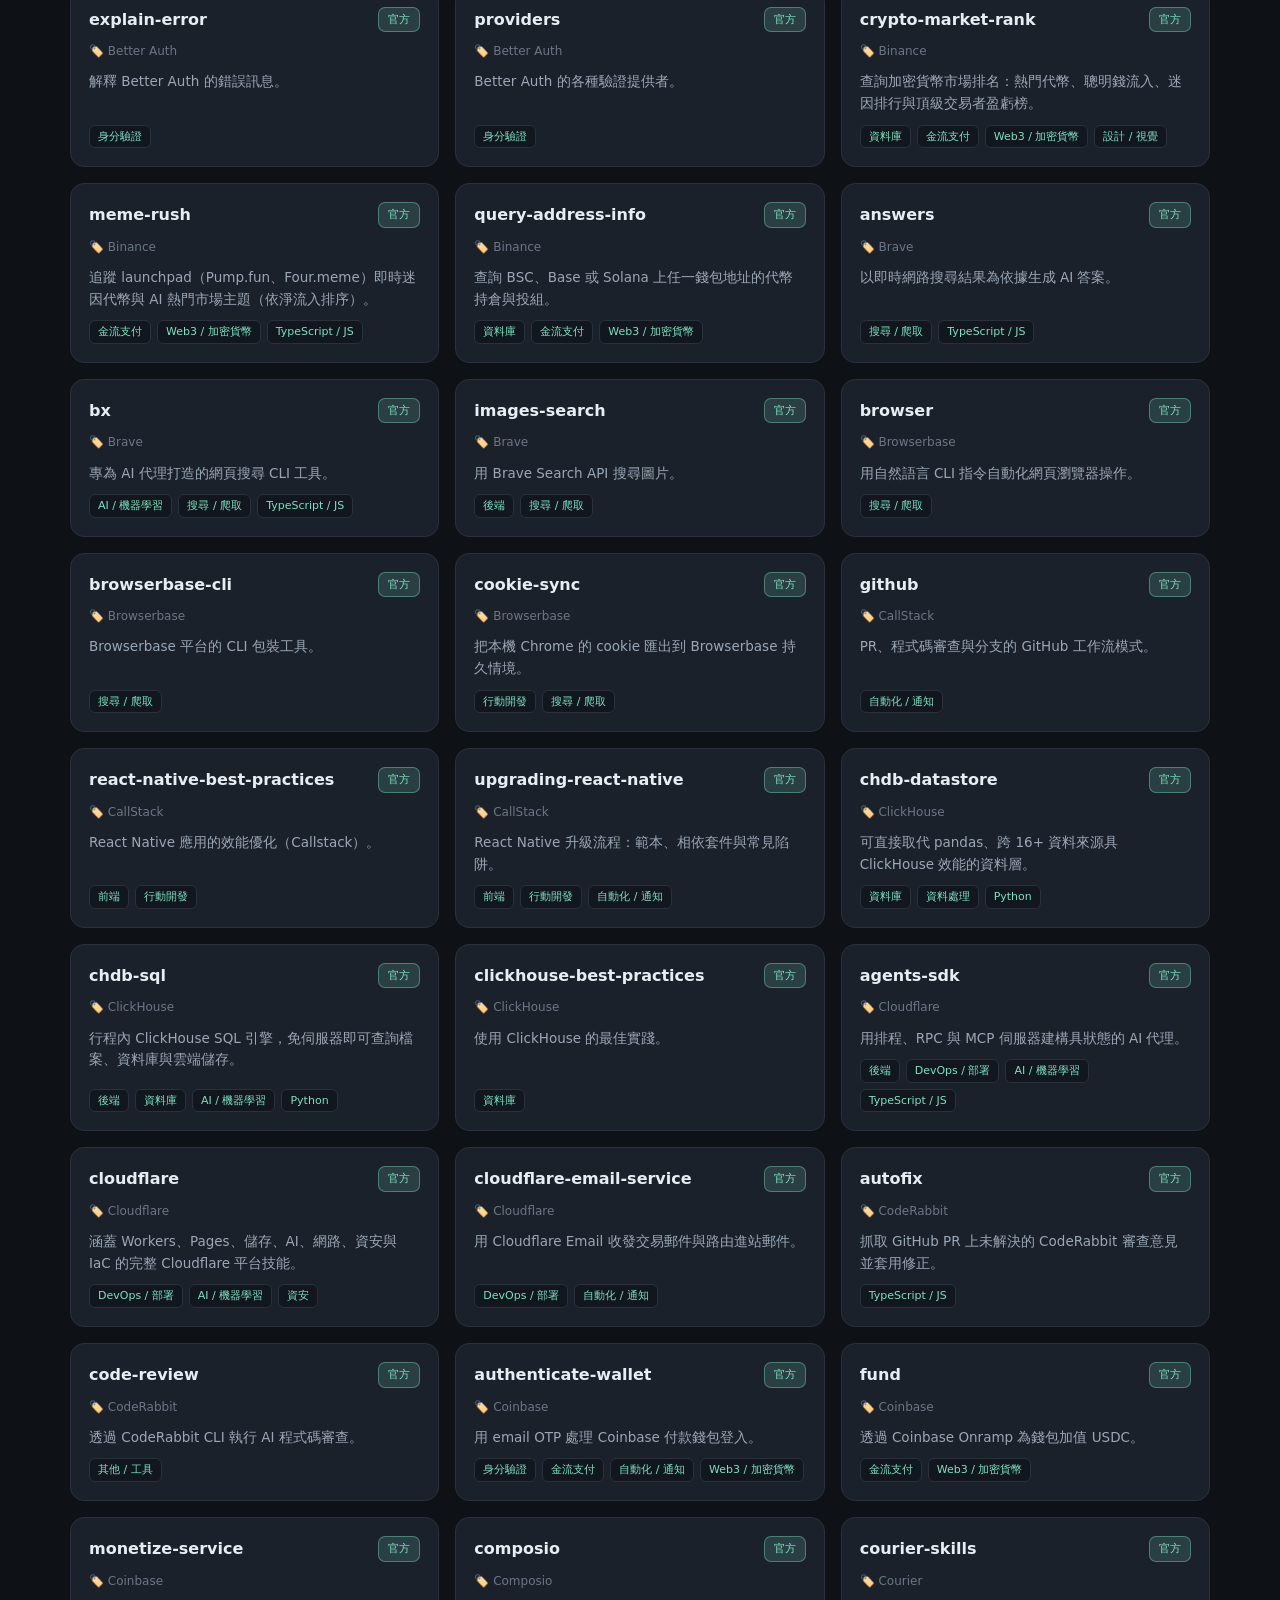
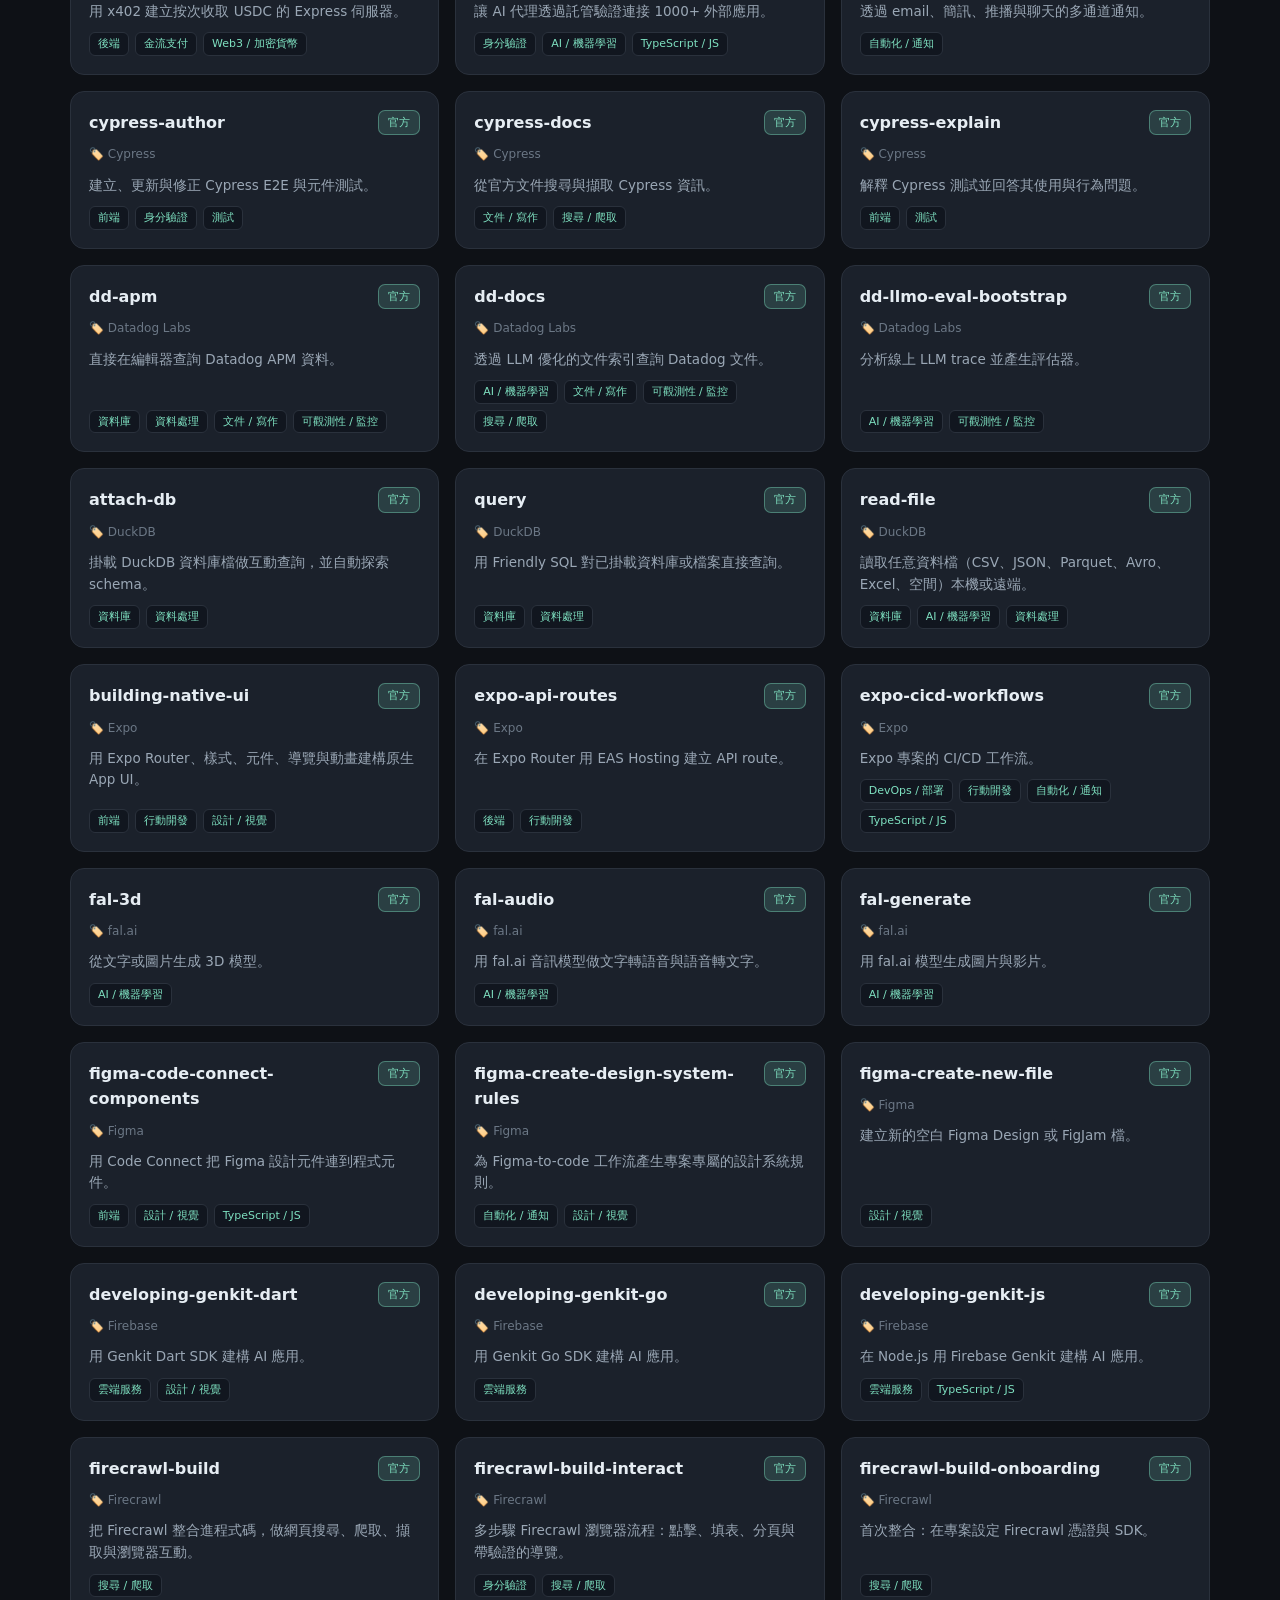
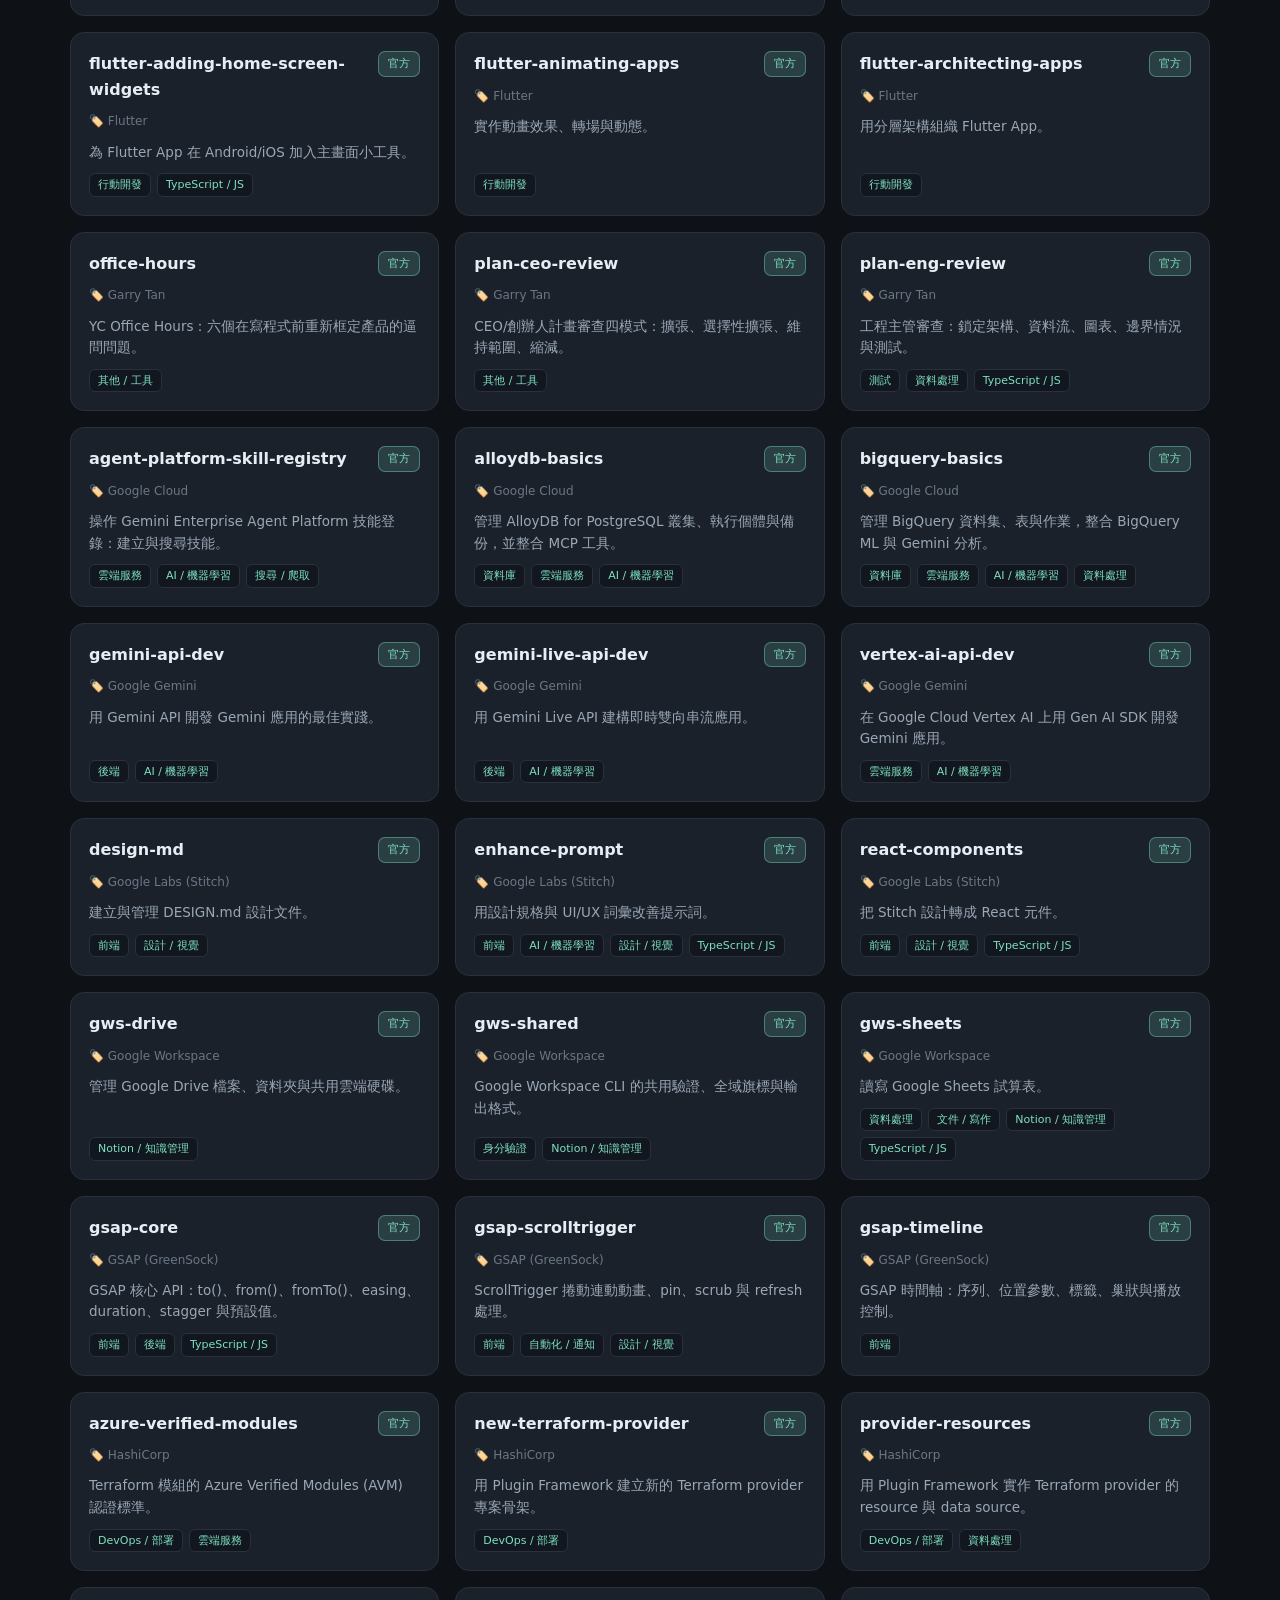
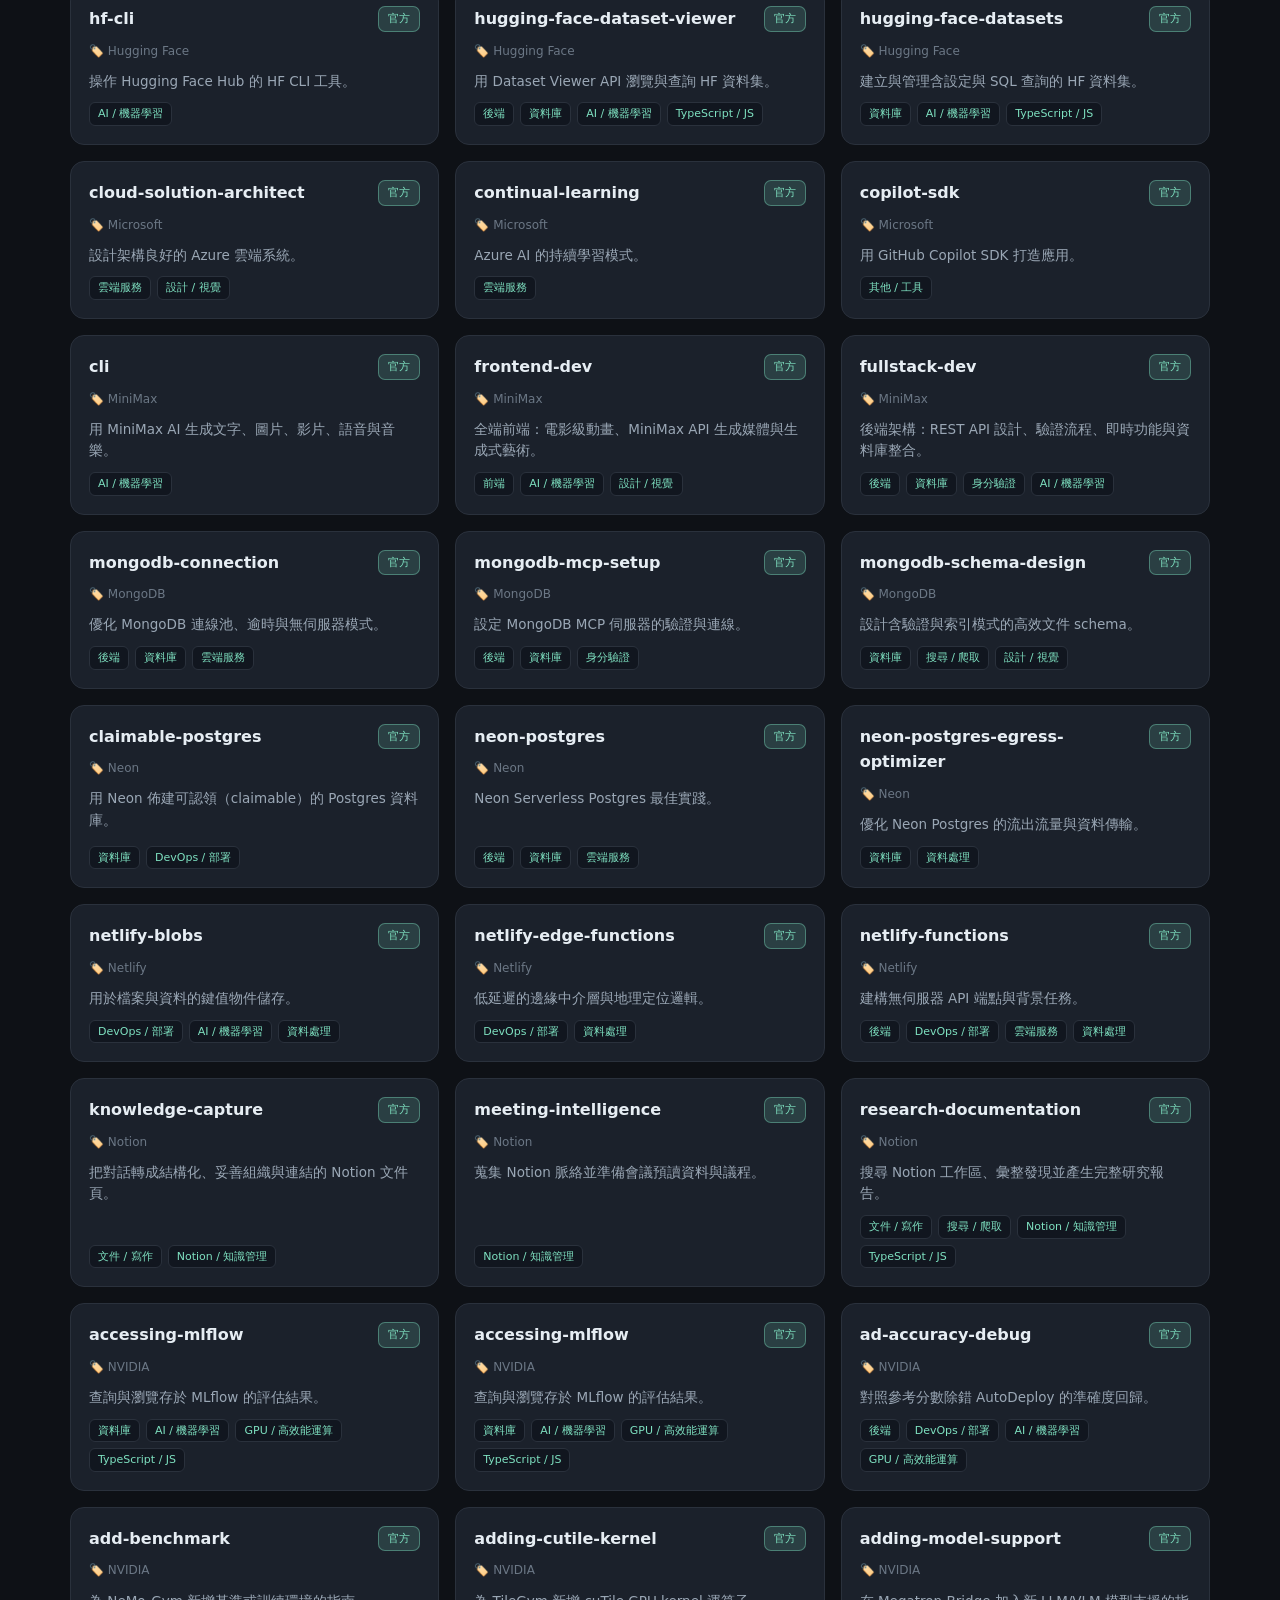
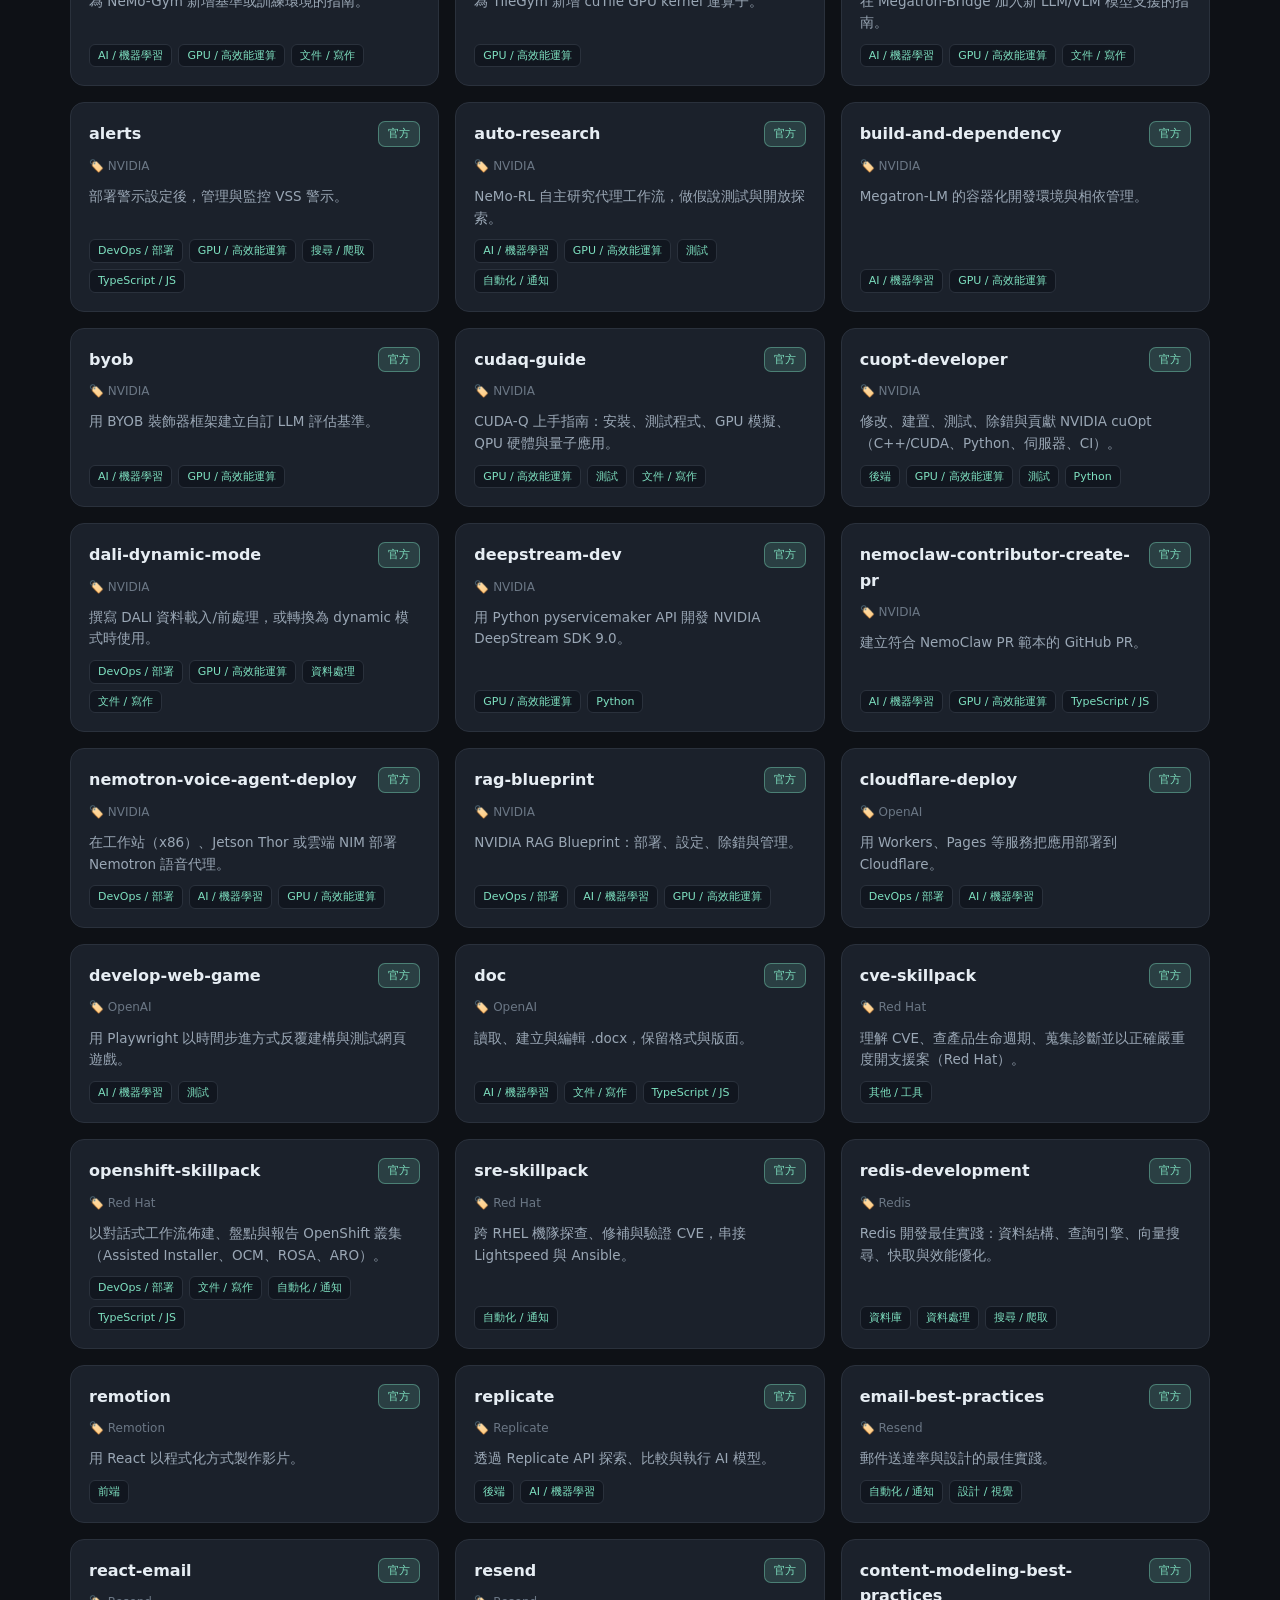
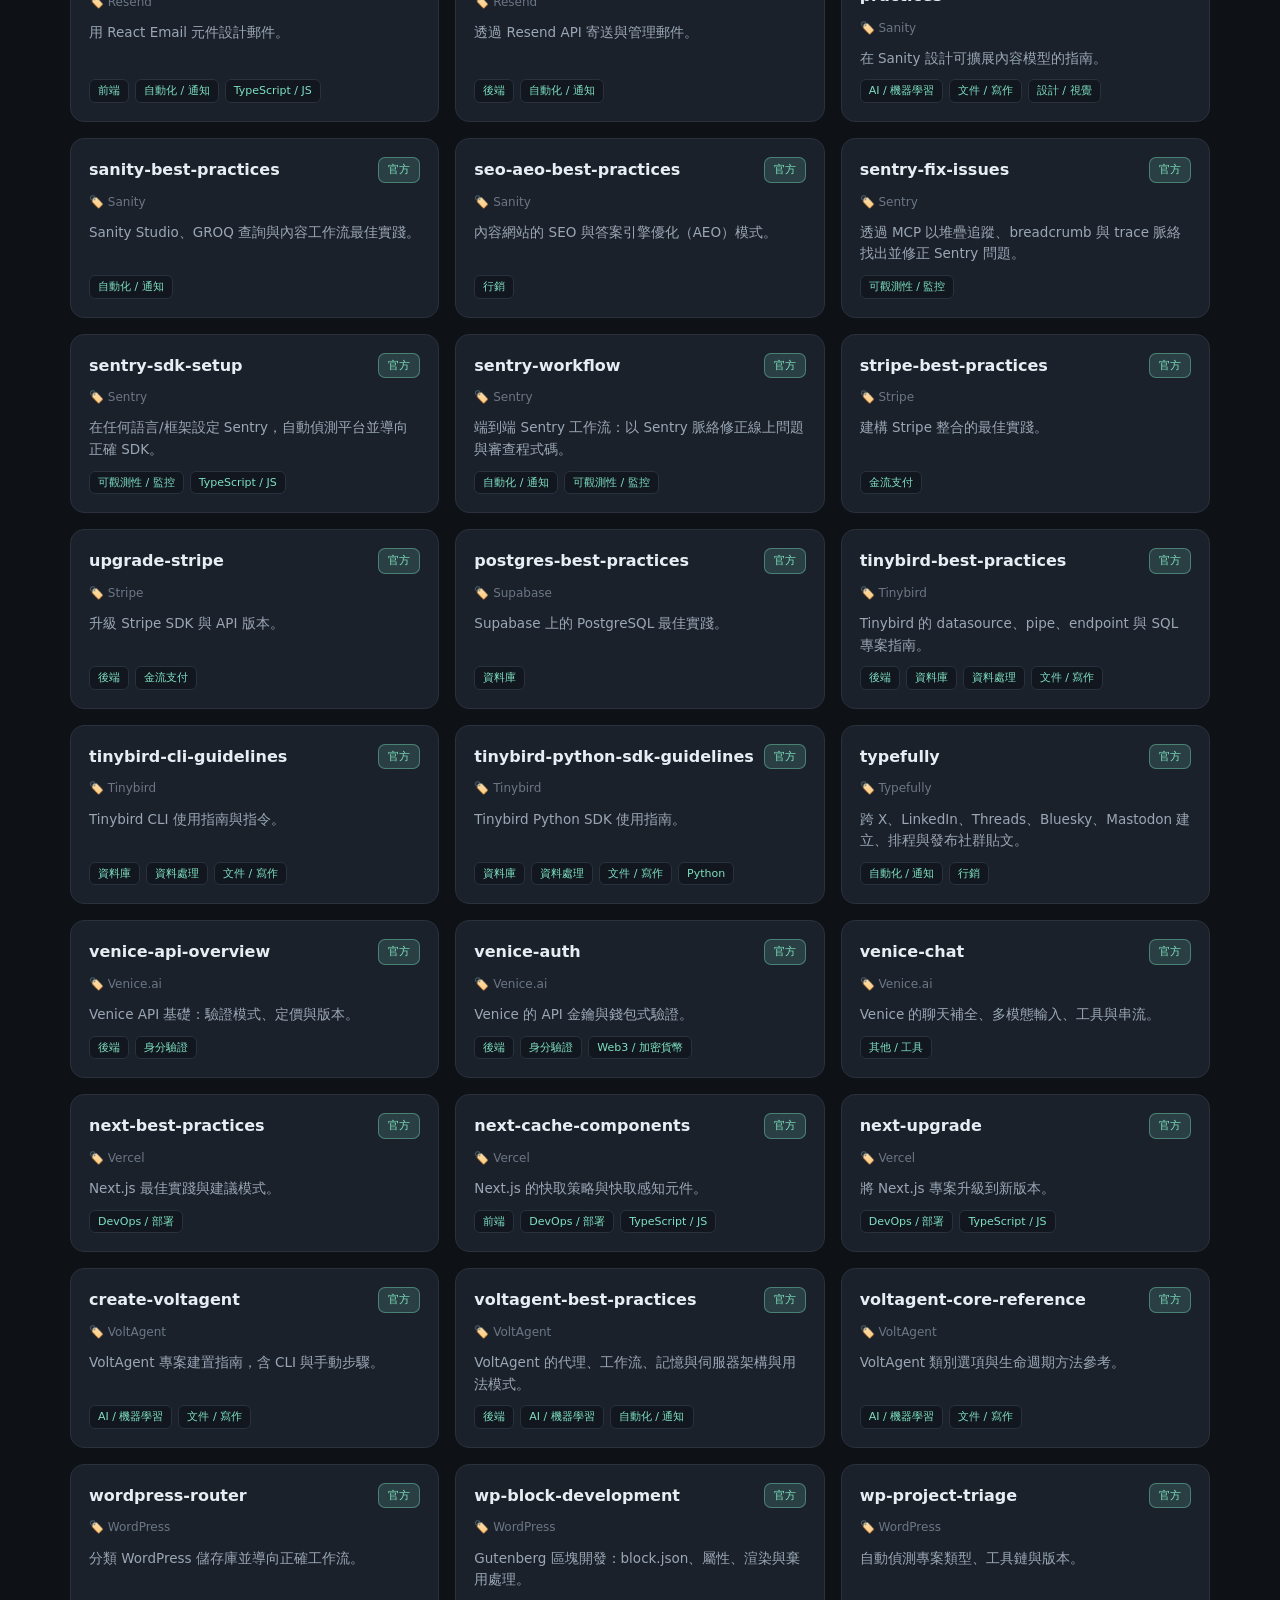
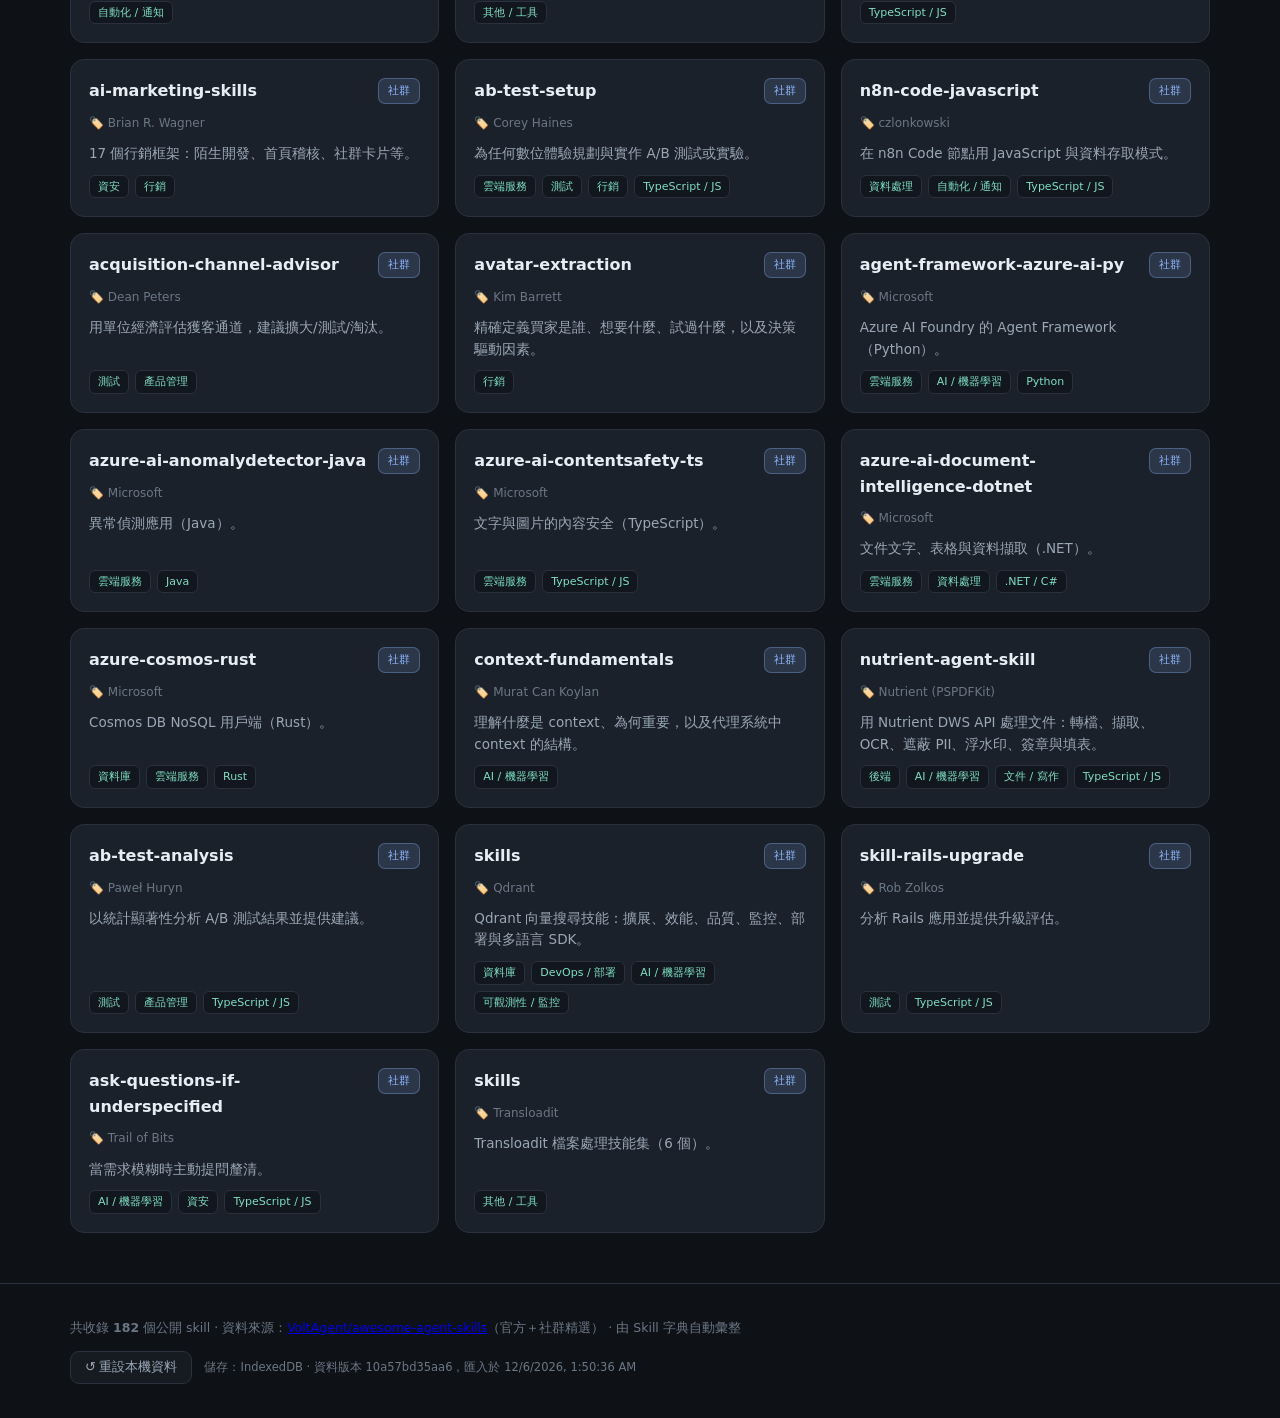
==== commit 5cab2ab3: "新增 MCP 伺服器清單：同站 Skill/MCP 切換 + 各類型獨立黑名單 資料層： - parse_mcp.py 解析 awesome-mcp-servers + 官方 servers READ" ====
--- a/web/index.html
+++ b/web/index.html
@@ -29,6 +29,12 @@
 </header>
 
 <main class="wrap">
+  <!-- 類型切換：Skill / MCP -->
+  <div class="mode-tabs" id="mode-tabs" role="tablist" aria-label="資料類型">
+    <button class="mode-tab active" id="mode-skill" type="button" role="tab" aria-selected="true">📚 Skills</button>
+    <button class="mode-tab" id="mode-mcp" type="button" role="tab" aria-selected="false">🔌 MCP 伺服器</button>
+  </div>
+
   <!-- 對話式搜尋 -->
   <section class="chat-panel">
     <h2 class="panel-title">💬 對話式搜尋</h2>
@@ -77,9 +83,7 @@
 
 <footer class="site-footer">
   <div class="wrap">
-    <p>共收錄 <strong id="foot-count"></strong> 個公開 skill ·
-       資料來源：<a href="https://github.com/VoltAgent/awesome-agent-skills" target="_blank" rel="noopener">VoltAgent/awesome-agent-skills</a>（官方＋社群精選）·
-       由 Skill 字典自動彙整</p>
+    <p id="foot-source"></p>
     <p class="foot-actions">
       <button id="reset-data" class="reset-btn" type="button">↺ 重設本機資料</button>
       <span id="db-status" class="db-status"></span>
@@ -88,7 +92,9 @@
 </footer>
 
 <script src="data/skills.js"></script>
+<script src="data/mcps.js"></script>
 <script src="data/blacklist.js"></script>
+<script src="data/mcp_blacklist.js"></script>
 <script src="db.js"></script>
 <script src="app.js"></script>
 </body>
--- a/web/styles.css
+++ b/web/styles.css
@@ -234,6 +234,23 @@
 .reset-btn:disabled { opacity: .6; cursor: default; }
 .db-status { color: var(--text-faint); font-size: 11.5px; }
 
+/* 類型切換：Skill / MCP */
+.mode-tabs { display: flex; gap: 8px; margin-bottom: 18px; }
+.mode-tab {
+  background: var(--bg-soft); border: 1px solid var(--border); color: var(--text-dim);
+  padding: 10px 20px; border-radius: 12px; cursor: pointer; font-size: 15px; font-weight: 600;
+  transition: background .15s, color .15s, border-color .15s;
+}
+.mode-tab:hover { color: var(--text); border-color: #3a4553; }
+.mode-tab.active { background: var(--accent); color: #07101f; border-color: var(--accent); }
+
+/* MCP 詳情：語言 / 連線範圍 */
+.m-meta { display: flex; flex-wrap: wrap; gap: 6px; margin: 10px 0 4px; }
+.meta-chip {
+  font-size: 12px; background: var(--bg-soft); border: 1px solid var(--border);
+  color: var(--text-dim); padding: 3px 9px; border-radius: 6px;
+}
+
 @media (max-width: 600px) {
   .stats { display: none; }
   .chat-form { flex-direction: column; }
